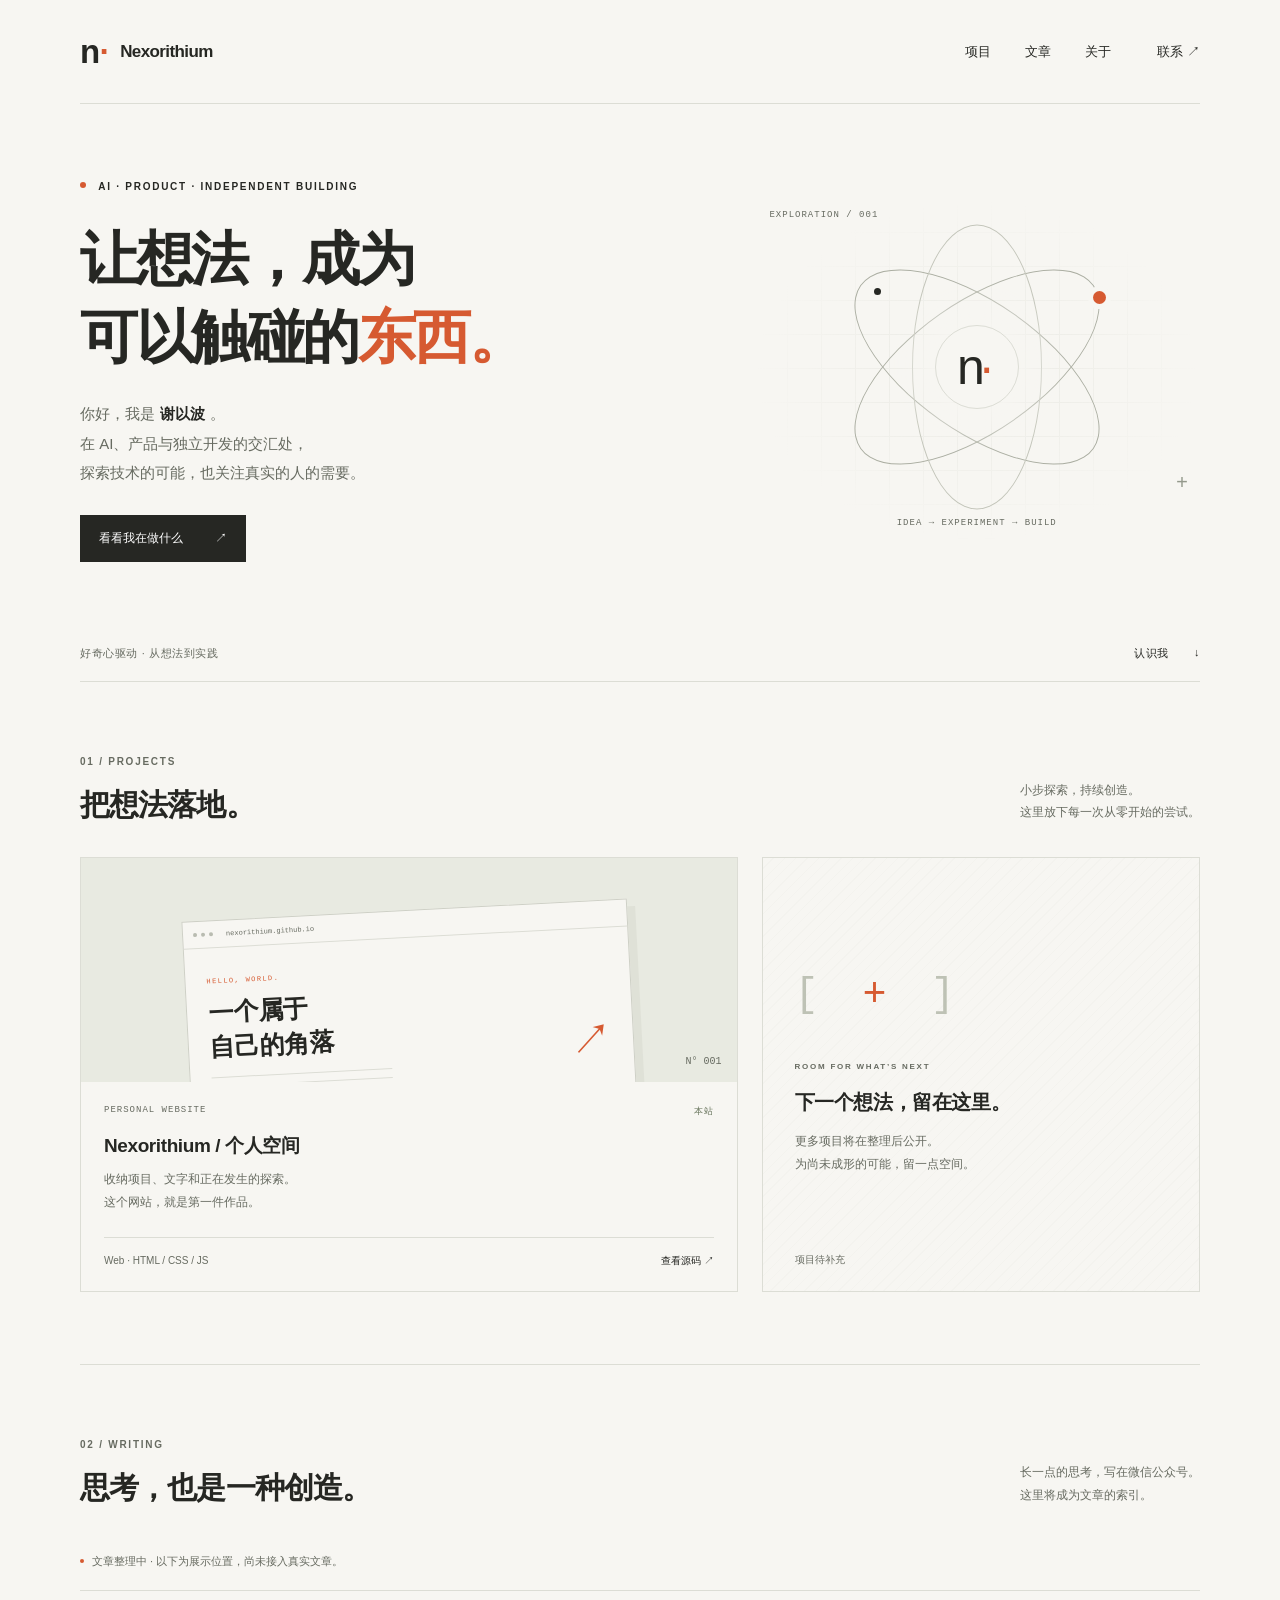
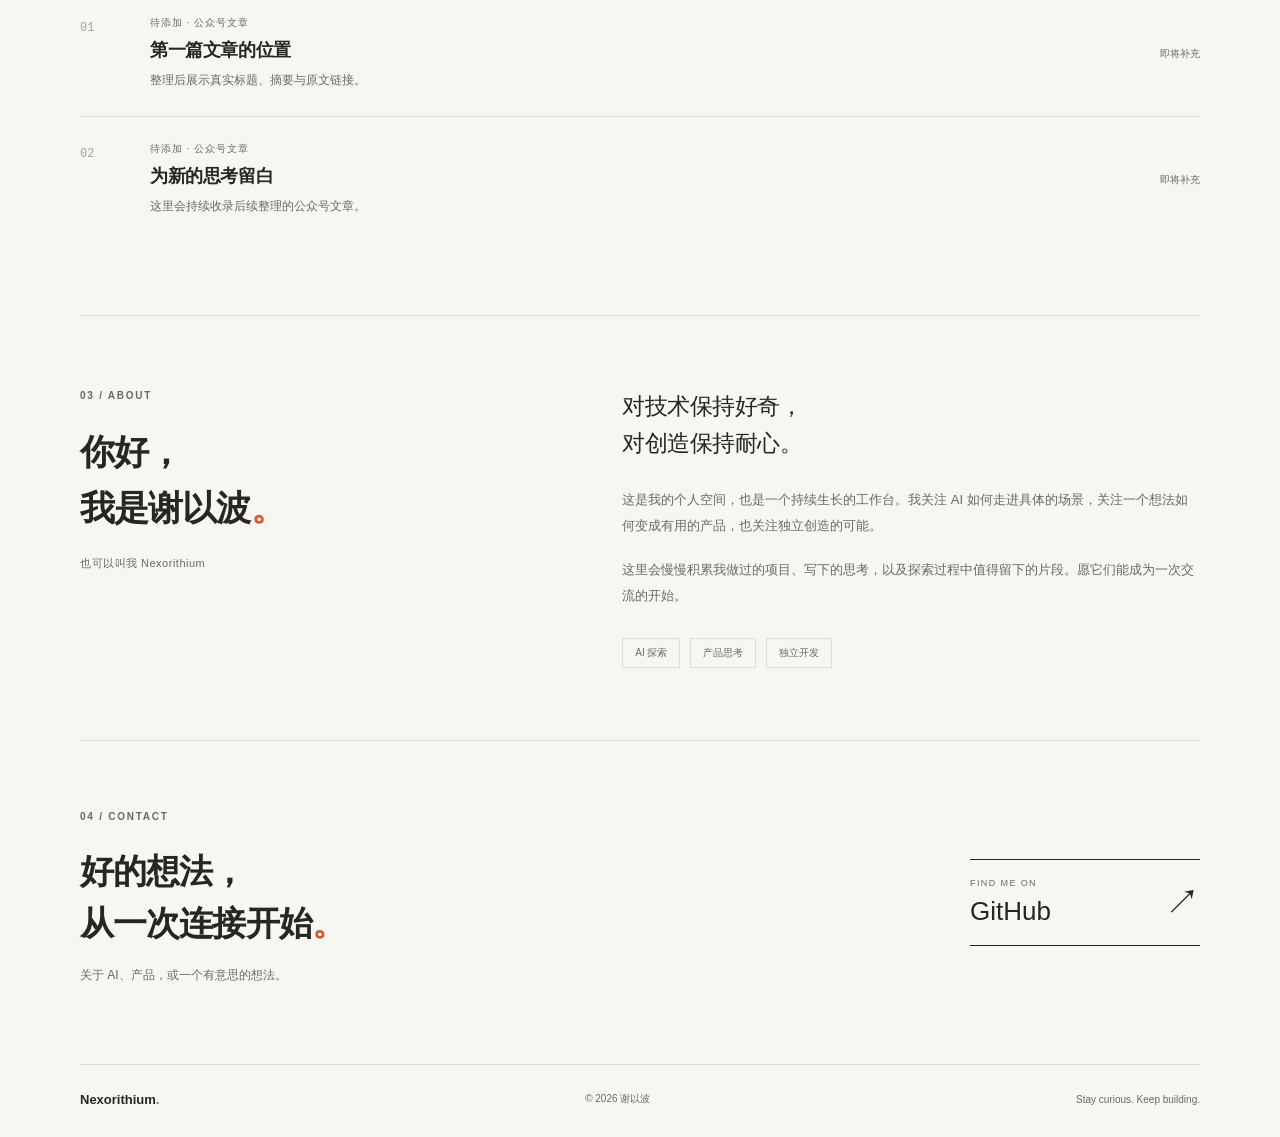
==== index.html @ 0adaf1ec "Build Xie Yibo personal website Create a responsive personal site with original visual design, edita" ====
<!doctype html>
<html lang="zh-CN">
<head>
<meta charset="utf-8"><meta name="viewport" content="width=device-width, initial-scale=1">
<title>谢以波 · Nexorithium — AI、产品与创造</title>
<meta name="description" content="谢以波的个人网站。探索 AI、产品与独立开发，记录想法、项目与创造的过程。">
<meta name="theme-color" content="#f7f6f2"><link rel="canonical" href="https://nexorithium.github.io/">
<meta property="og:type" content="website"><meta property="og:locale" content="zh_CN"><meta property="og:title" content="谢以波 · Nexorithium"><meta property="og:description" content="探索 AI、产品与独立开发。让想法，成为可以触碰的东西。"><meta property="og:url" content="https://nexorithium.github.io/">
<link rel="icon" href="favicon.svg" type="image/svg+xml"><link rel="stylesheet" href="style.css">
<script type="application/ld+json">{"@context":"https://schema.org","@type":"Person","name":"谢以波","alternateName":"Nexorithium","url":"https://nexorithium.github.io/","sameAs":["https://github.com/nexorithium"]}</script>
<script src="main.js" defer></script>
</head>
<body>
<a class="skip-link" href="#main">跳到主要内容</a>
<header class="header wrap"><a class="brand" href="#home" aria-label="谢以波，首页"><span class="brand-icon" aria-hidden="true">n<span>·</span></span><span>Nexorithium</span></a><nav aria-label="主导航"><a href="#projects">项目</a><a href="#writing">文章</a><a href="#about">关于</a><a href="#contact">联系 <span aria-hidden="true">↗</span></a></nav></header>
<main id="main" class="wrap">
<section class="hero" id="home" aria-labelledby="hero-title">
<div class="hero-copy"><p class="eyebrow"><span class="dot"></span> AI · PRODUCT · INDEPENDENT BUILDING</p><h1 id="hero-title">让想法，成为<br>可以触碰的<span class="accent">东西。</span></h1><p class="hero-intro">你好，我是<span class="name">谢以波</span>。<br>在 AI、产品与独立开发的交汇处，<br class="desktop-break">探索技术的可能，也关注真实的人的需要。</p><a class="primary-link" href="#projects">看看我在做什么 <span aria-hidden="true">↗</span></a></div>
<div class="hero-art" aria-hidden="true"><div class="art-grid"></div><span class="art-coordinate">EXPLORATION / 001</span><div class="orbit orbit-one"></div><div class="orbit orbit-two"></div><div class="orbit orbit-three"></div><div class="core">n<span>·</span></div><div class="orbit-node node-one"></div><div class="orbit-node node-two"></div><span class="art-caption">IDEA → EXPERIMENT → BUILD</span><span class="art-plus">+</span></div>
<div class="hero-bottom"><span>好奇心驱动 · 从想法到实践</span><a href="#about">认识我 <span aria-hidden="true">↓</span></a></div>
</section>
<section class="section projects" id="projects" aria-labelledby="projects-title"><div class="section-head"><div><p class="eyebrow">01 / PROJECTS</p><h2 id="projects-title">把想法落地。</h2></div><p>小步探索，持续创造。<br>这里放下每一次从零开始的尝试。</p></div>
<div class="project-grid"><article class="project-card featured"><div class="project-visual" aria-hidden="true"><div class="mini-window"><div class="mini-top"><i></i><i></i><i></i><span>nexorithium.github.io</span></div><div class="mini-content"><span>HELLO, WORLD.</span><strong>一个属于<br>自己的角落<span>↗</span></strong><div class="mini-lines"></div></div></div><span class="visual-index">N° 001</span></div><div class="project-body"><div class="card-meta"><span>PERSONAL WEBSITE</span><span class="status">本站</span></div><h3>Nexorithium / 个人空间</h3><p>收纳项目、文字和正在发生的探索。<br>这个网站，就是第一件作品。</p><div class="card-bottom"><span class="tag">Web · HTML / CSS / JS</span><a href="https://github.com/nexorithium/nexorithium.github.io" target="_blank" rel="noopener noreferrer" aria-label="在 GitHub 查看个人网站源码（新窗口）">查看源码 <span aria-hidden="true">↗</span></a></div></div></article>
<article class="project-card pending"><div class="pending-symbol" aria-hidden="true">[ <span>+</span> ]</div><div><p class="eyebrow">ROOM FOR WHAT’S NEXT</p><h3>下一个想法，留在这里。</h3><p>更多项目将在整理后公开。<br>为尚未成形的可能，留一点空间。</p></div><span class="pending-label">项目待补充</span></article></div></section>
<section class="section writing" id="writing" aria-labelledby="writing-title"><div class="section-head"><div><p class="eyebrow">02 / WRITING</p><h2 id="writing-title">思考，也是一种创造。</h2></div><p>长一点的思考，写在微信公众号。<br>这里将成为文章的索引。</p></div><div class="writing-note"><span class="dot"></span>文章整理中 · 以下为展示位置，尚未接入真实文章。</div><div id="writing-list" class="writing-list"><article class="writing-row placeholder"><span class="writing-index">01</span><div><p class="writing-category">待添加 · 公众号文章</p><h3>第一篇文章的位置</h3><p>整理后展示真实标题、摘要与原文链接。</p></div><span class="writing-state">即将补充</span></article><article class="writing-row placeholder"><span class="writing-index">02</span><div><p class="writing-category">待添加 · 公众号文章</p><h3>为新的思考留白</h3><p>这里会持续收录后续整理的公众号文章。</p></div><span class="writing-state">即将补充</span></article></div></section>
<section class="section about" id="about" aria-labelledby="about-title"><div class="about-label"><p class="eyebrow">03 / ABOUT</p><h2 id="about-title">你好，<br>我是谢以波<span class="accent">。</span></h2><p class="about-alias">也可以叫我 Nexorithium</p></div><div class="about-copy"><p class="about-lead">对技术保持好奇，<br>对创造保持耐心。</p><p>这是我的个人空间，也是一个持续生长的工作台。我关注 AI 如何走进具体的场景，关注一个想法如何变成有用的产品，也关注独立创造的可能。</p><p>这里会慢慢积累我做过的项目、写下的思考，以及探索过程中值得留下的片段。愿它们能成为一次交流的开始。</p><div class="interests"><span>AI 探索</span><span>产品思考</span><span>独立开发</span></div></div></section>
<section class="contact" id="contact" aria-labelledby="contact-title"><div><p class="eyebrow">04 / CONTACT</p><h2 id="contact-title">好的想法，<br>从一次连接开始<span class="accent">。</span></h2><p>关于 AI、产品，或一个有意思的想法。</p></div><a class="contact-link" href="https://github.com/nexorithium" target="_blank" rel="noopener noreferrer"><span><small>FIND ME ON</small>GitHub</span><span aria-hidden="true">↗</span><span class="sr-only">（新窗口）</span></a></section>
</main><footer class="footer wrap"><a href="#home">Nexorithium<span class="accent">.</span></a><span>© <span id="year">2026</span> 谢以波</span><span>Stay curious. Keep building.</span></footer>
</body></html>
---- style.css ----
:root{--paper:#f7f6f2;--ink:#262723;--muted:#676b61;--line:#dcddd5;--accent:#d65a31;--soft:#eeeee6}*{box-sizing:border-box}html{scroll-behavior:auto;scroll-padding-top:32px}body{margin:0;background:var(--paper);color:var(--ink);font-family:Inter,"Helvetica Neue",Arial,"PingFang SC","Microsoft YaHei",sans-serif;-webkit-font-smoothing:antialiased}a{color:inherit;text-decoration:none}a:focus-visible{outline:2px solid var(--accent);outline-offset:6px}::selection{background:#f0c6b3}.wrap{width:min(1120px,calc(100% - 96px));margin-inline:auto}.header{height:104px;display:flex;justify-content:space-between;align-items:center;border-bottom:1px solid var(--line)}.brand{display:flex;align-items:center;gap:12px;font-size:17px;font-weight:650;letter-spacing:-.6px}.brand-icon{font-size:33px;font-weight:800;line-height:1}.brand-icon span{color:var(--accent)}nav{display:flex;gap:34px;font-size:13px}nav a:hover,.card-bottom a:hover{color:var(--accent)}nav a:last-child{margin-left:12px}.hero{display:grid;grid-template-columns:1.45fr 1fr;column-gap:26px;padding-top:75px}.eyebrow{font-size:10px;font-weight:600;letter-spacing:1.75px;line-height:1.6;margin:0 0 25px}.dot{display:inline-block;width:6px;height:6px;background:var(--accent);border-radius:50%;margin-right:8px;vertical-align:2px}h1{font-size:clamp(36px,4.6vw,58px);line-height:1.34;letter-spacing:-2.5px;font-weight:650;margin:0 0 24px}.accent{color:var(--accent)}.hero-intro{font-size:15px;line-height:1.95;color:var(--muted);margin:0}.name{color:var(--ink);margin-inline:5px;font-weight:600}.primary-link{display:inline-flex;align-items:center;gap:32px;background:var(--ink);color:white;padding:15px 19px;font-size:12px;margin-top:28px;transition:background .2s}.primary-link:hover{background:var(--accent)}.hero-art{position:relative;align-self:center;height:345px;overflow:hidden}.art-grid{position:absolute;inset:0;background-image:linear-gradient(var(--line) 1px,transparent 1px),linear-gradient(90deg,var(--line) 1px,transparent 1px);background-size:34px 34px;opacity:.4;mask-image:radial-gradient(ellipse,black 20%,transparent 70%)}.art-coordinate,.art-caption{position:absolute;font:9px monospace;letter-spacing:1px;color:var(--muted)}.art-coordinate{top:12px;left:16px}.art-caption{bottom:15px;left:50%;white-space:nowrap;transform:translateX(-50%)}.orbit{position:absolute;left:50%;top:49%;border:1px solid #acafa3;border-radius:50%;width:285px;height:130px}.orbit-one{transform:translate(-50%,-50%) rotate(-35deg)}.orbit-two{transform:translate(-50%,-50%) rotate(35deg)}.orbit-three{transform:translate(-50%,-50%) rotate(90deg);border-color:#c4c6bb}.core{position:absolute;left:50%;top:49%;transform:translate(-50%,-50%);width:84px;height:84px;border-radius:50%;background:var(--paper);border:1px solid var(--line);display:flex;align-items:center;justify-content:center;font-size:50px;letter-spacing:-5px;padding-right:8px;box-shadow:0 0 35px 18px var(--paper)}.core span{color:var(--accent)}.orbit-node{position:absolute;border-radius:50%;background:var(--accent);width:13px;height:13px;left:76%;top:27%;box-shadow:0 0 0 5px var(--paper)}.node-two{background:var(--ink);width:7px;height:7px;left:27%;top:26%}.art-plus{position:absolute;bottom:48px;right:12px;color:#94998c;font:20px monospace}.hero-bottom{grid-column:1/-1;display:flex;justify-content:space-between;margin-top:64px;padding:20px 0;border-bottom:1px solid var(--line);color:var(--muted);font-size:11px;letter-spacing:.6px}.hero-bottom a{display:flex;gap:25px;color:var(--ink)}.section{padding:72px 0;border-bottom:1px solid var(--line)}.section-head{display:flex;justify-content:space-between;align-items:flex-end;margin-bottom:30px}.section-head .eyebrow{margin-bottom:12px;color:var(--muted)}h2{font-size:30px;letter-spacing:-.9px;line-height:1.5;margin:0;font-weight:600}.section-head>p{font-size:12px;color:var(--muted);line-height:1.9;margin:0 0 3px}.project-grid{display:grid;grid-template-columns:1.5fr 1fr;gap:24px}.project-card{border:1px solid var(--line)}.project-visual{position:relative;background:#e8eae1;height:224px;display:flex;justify-content:center;align-items:flex-end;overflow:hidden}.mini-window{width:68%;height:190px;border:1px solid #ced0c6;transform:translateY(18px) rotate(-3deg);background:var(--paper);box-shadow:8px 8px 0 #dfe1d7}.mini-top{height:27px;border-bottom:1px solid var(--line);display:flex;gap:4px;align-items:center;padding:0 10px}.mini-top i{width:4px;height:4px;border-radius:50%;background:#b9bcb1}.mini-top span{font:7px monospace;margin-left:9px;color:var(--muted)}.mini-content{padding:21px}.mini-content>span{font:7px monospace;letter-spacing:1.4px;color:var(--accent)}.mini-content strong{display:block;font-size:25px;line-height:1.4;font-weight:600;margin-top:8px}.mini-content strong span{float:right;color:var(--accent);font-size:42px;font-weight:400}.mini-lines{margin-top:12px;width:45%;height:10px;border-top:1px solid var(--line);border-bottom:1px solid var(--line)}.visual-index{position:absolute;bottom:15px;right:15px;font:10px monospace;color:var(--muted)}.project-body{padding:23px}.card-meta{display:flex;justify-content:space-between;font:9px monospace;letter-spacing:1px;color:var(--muted)}.status{color:#637057}h3{font-size:19px;font-weight:600;letter-spacing:-.4px;margin:15px 0 9px}.project-body p,.pending p:not(.eyebrow){font-size:12px;line-height:1.9;color:var(--muted);margin:0}.card-bottom{display:flex;justify-content:space-between;gap:10px;align-items:center;margin-top:23px;padding-top:16px;border-top:1px solid var(--line);font-size:10px}.tag{color:var(--muted)}.card-bottom a{white-space:nowrap}.pending{padding:32px;display:flex;flex-direction:column;justify-content:center;position:relative;background:repeating-linear-gradient(135deg,transparent,transparent 7px,rgba(220,221,213,.12) 7px,rgba(220,221,213,.12) 8px)}.pending-symbol{font:40px monospace;letter-spacing:10px;color:#bec2b5;margin-bottom:43px}.pending-symbol span{color:var(--accent);font-weight:200}.pending .eyebrow{font-size:8px;margin-bottom:12px;color:var(--muted)}.pending h3{font-size:20px;margin-bottom:14px}.pending-label{position:absolute;bottom:24px;left:32px;font-size:10px;color:var(--muted)}.writing-note{font-size:11px;color:var(--muted);padding:14px 0 21px}.writing-note .dot{width:4px;height:4px}.writing-row{display:grid;grid-template-columns:50px 1fr auto;align-items:center;gap:20px;padding:25px 0;border-top:1px solid var(--line)}.writing-index{font:12px monospace;color:#a2a499;align-self:start;margin-top:5px}.writing-category{font-size:10px;letter-spacing:1px;color:var(--muted);margin:0}.writing-row h3{font-size:18px;margin:8px 0}.writing-row div>p:last-child{font-size:12px;color:var(--muted);margin:0;line-height:1.8}.writing-state{font-size:10px;color:var(--muted)}.writing-row a:hover{color:var(--accent)}.about{display:grid;grid-template-columns:1fr 1.25fr;gap:80px}.about .eyebrow{color:var(--muted);margin-bottom:20px}.about h2{font-size:35px;line-height:1.6}.about-alias{font-size:11px;letter-spacing:.5px;color:var(--muted);margin-top:20px}.about-copy>p{font-size:13px;color:var(--muted);line-height:2;margin:0 0 18px}.about-copy .about-lead{font-size:23px;line-height:1.6;letter-spacing:-.5px;color:var(--ink);margin:0 0 25px}.interests{display:flex;gap:10px;margin-top:29px}.interests span{border:1px solid var(--line);padding:7px 12px;font-size:10px;color:var(--muted)}.contact{padding:68px 0;display:flex;justify-content:space-between;align-items:center;border-bottom:1px solid var(--line)}.contact .eyebrow{margin-bottom:20px;color:var(--muted)}.contact h2{font-size:34px;line-height:1.55}.contact p:last-child{font-size:12px;color:var(--muted);margin-top:17px}.contact-link{display:flex;align-items:center;justify-content:space-between;width:230px;padding:18px 0;border-top:1px solid var(--ink);border-bottom:1px solid var(--ink);font-size:26px;transition:color .2s}.contact-link small{display:block;font-size:9px;letter-spacing:1.4px;margin-bottom:8px;color:var(--muted)}.contact-link>span:nth-child(2){font-size:35px}.contact-link:hover{color:var(--accent)}.footer{display:flex;align-items:center;justify-content:space-between;gap:20px;padding-top:27px;padding-bottom:30px;font-size:10px;color:var(--muted)}.footer a{font-size:13px;font-weight:600;color:var(--ink)}.sr-only,.skip-link:not(:focus){position:absolute;width:1px;height:1px;padding:0;margin:-1px;overflow:hidden;clip:rect(0,0,0,0);white-space:nowrap;border:0}.skip-link:focus{position:fixed;top:10px;left:10px;z-index:10;padding:15px;background:var(--ink);color:white}@media(min-width:1400px){.hero{padding-top:85px}.hero-art{height:370px}}@media(max-width:800px){.wrap{width:calc(100% - 48px)}.header{height:82px}nav{gap:20px}nav a:last-child{margin-left:0}.hero{padding-top:49px;grid-template-columns:1.4fr 1fr;gap:5px}h1{font-size:39px;letter-spacing:-1.7px}.hero .eyebrow{font-size:8px;letter-spacing:1px}.hero-art{height:280px}.orbit{width:210px;height:105px}.hero-intro{font-size:13px}.hero-bottom{margin-top:45px}.section{padding:52px 0}.project-grid{grid-template-columns:1.3fr 1fr;gap:16px}.project-body{padding:18px}.pending{padding:22px}.pending h3{font-size:17px}.pending-label{left:22px}.mini-window{width:80%}.card-bottom{flex-wrap:wrap}.about{gap:35px}.contact-link{width:190px}.contact h2{font-size:28px}}@media(max-width:580px){.wrap{width:calc(100% - 40px)}.header{height:78px}.brand{font-size:14px;gap:8px}.brand-icon{font-size:28px}nav{gap:17px;font-size:11px}nav a:last-child{display:none}.hero{position:relative;grid-template-columns:1fr;padding-top:42px}h1{font-size:39px;line-height:1.35;letter-spacing:-1.8px}.hero-intro{font-size:14px}.hero .eyebrow{font-size:8px;letter-spacing:.95px;margin-bottom:25px}.hero-art{height:245px;margin-top:22px;width:100%;max-width:340px;justify-self:center}.orbit{width:232px;height:110px}.core{width:68px;height:68px;font-size:42px}.hero-bottom{margin-top:10px;font-size:10px;padding:18px 0}.section-head{display:block;margin-bottom:23px}.section-head>p{margin-top:17px;font-size:12px}.section-head h2{font-size:27px}.project-grid{grid-template-columns:1fr}.project-visual{height:212px}.mini-window{width:70%}.project-body{padding:22px}.pending{min-height:236px;padding:27px;display:grid;grid-template-columns:60px 1fr;gap:16px;align-items:center}.pending-symbol{font-size:23px;letter-spacing:0;margin:0}.pending h3{font-size:17px}.pending .eyebrow{font-size:7px;letter-spacing:1px}.pending-label{left:27px;bottom:20px}.writing-note{font-size:10px;line-height:1.8}.writing-row{grid-template-columns:25px 1fr;gap:10px;padding:23px 0}.writing-row h3{font-size:17px}.writing-state{grid-column:2;margin-top:2px;font-size:9px}.about{grid-template-columns:1fr;gap:30px}.about h2{font-size:31px}.about-alias{margin-top:12px}.about-copy .about-lead{font-size:22px}.contact{display:block;padding:49px 0}.contact h2{font-size:29px}.contact-link{width:100%;margin-top:32px;font-size:23px;padding:17px 0}.footer{flex-wrap:wrap;font-size:9px;padding-top:23px;padding-bottom:25px;gap:15px}.footer>span:last-child{width:100%;font-size:9px}.primary-link{font-size:12px}.desktop-break{display:none}}@media(prefers-reduced-motion:reduce){html{scroll-behavior:auto}*{transition:none!important}}
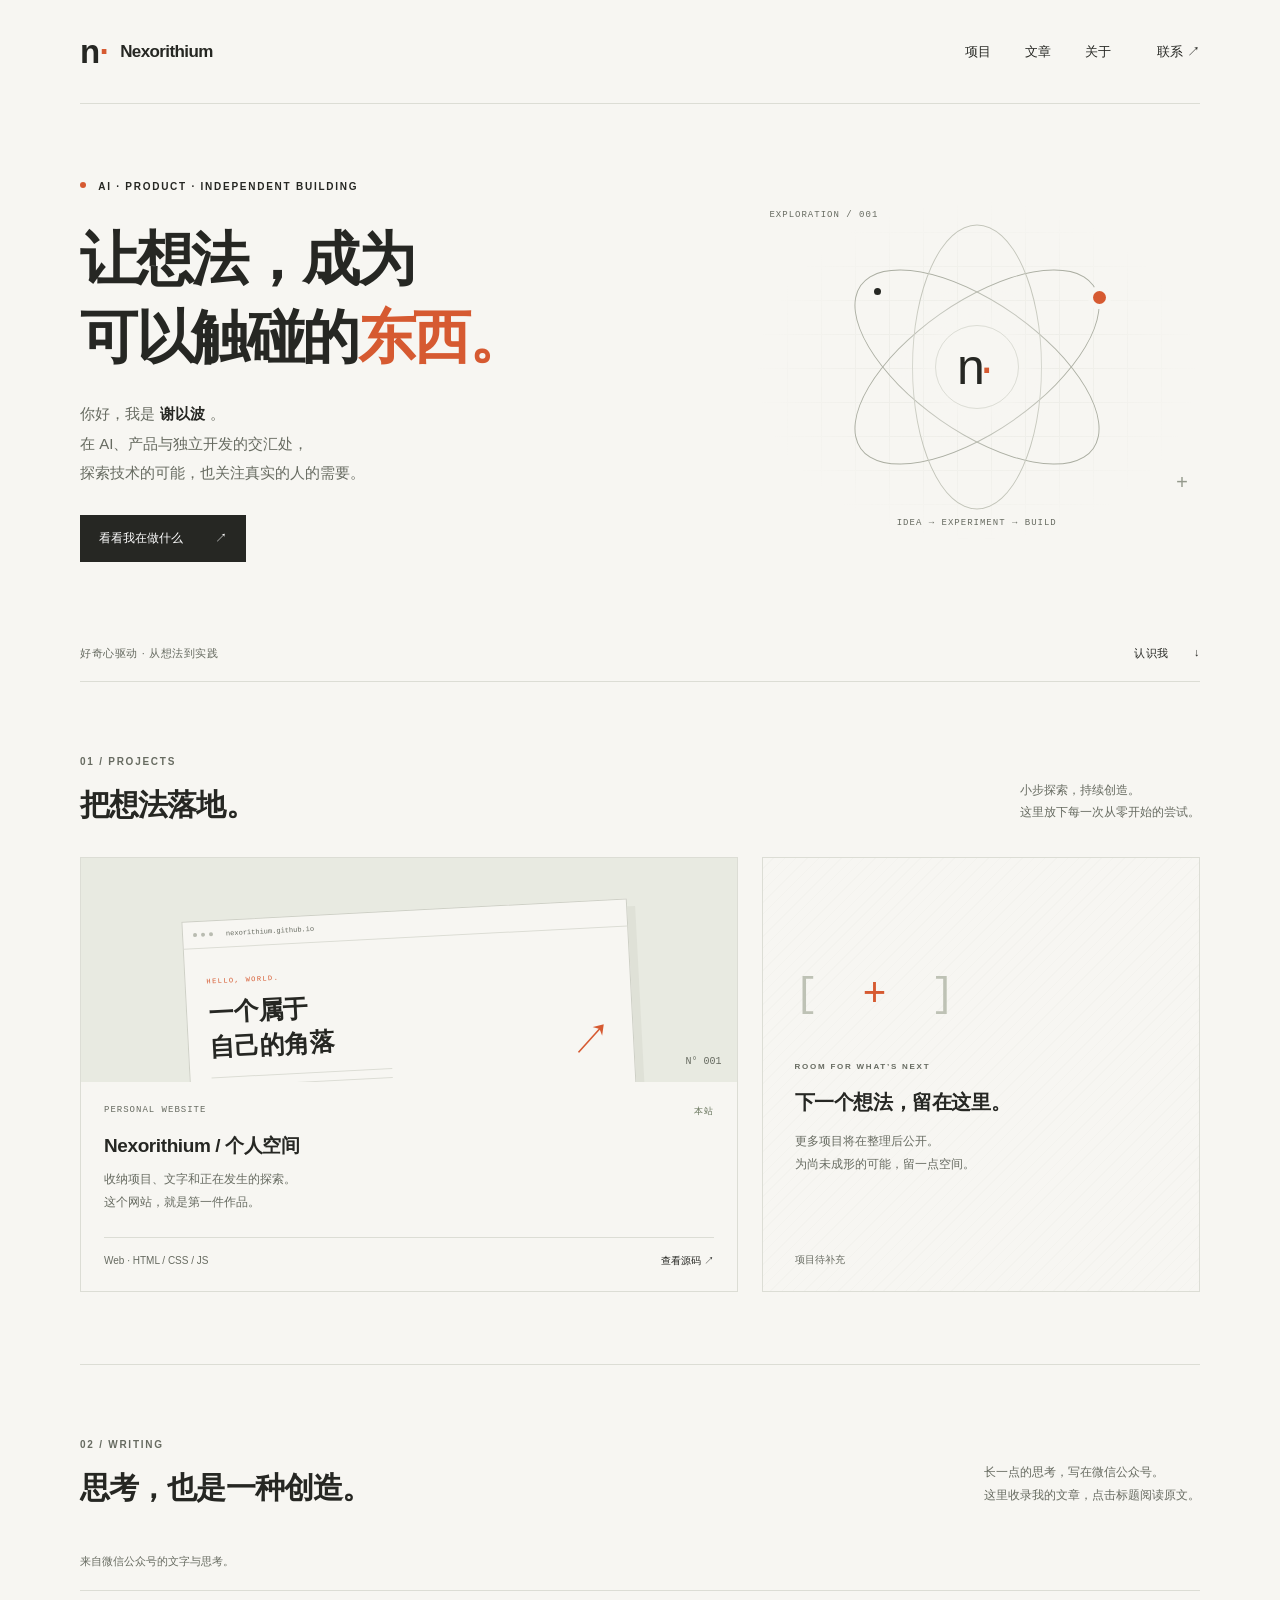
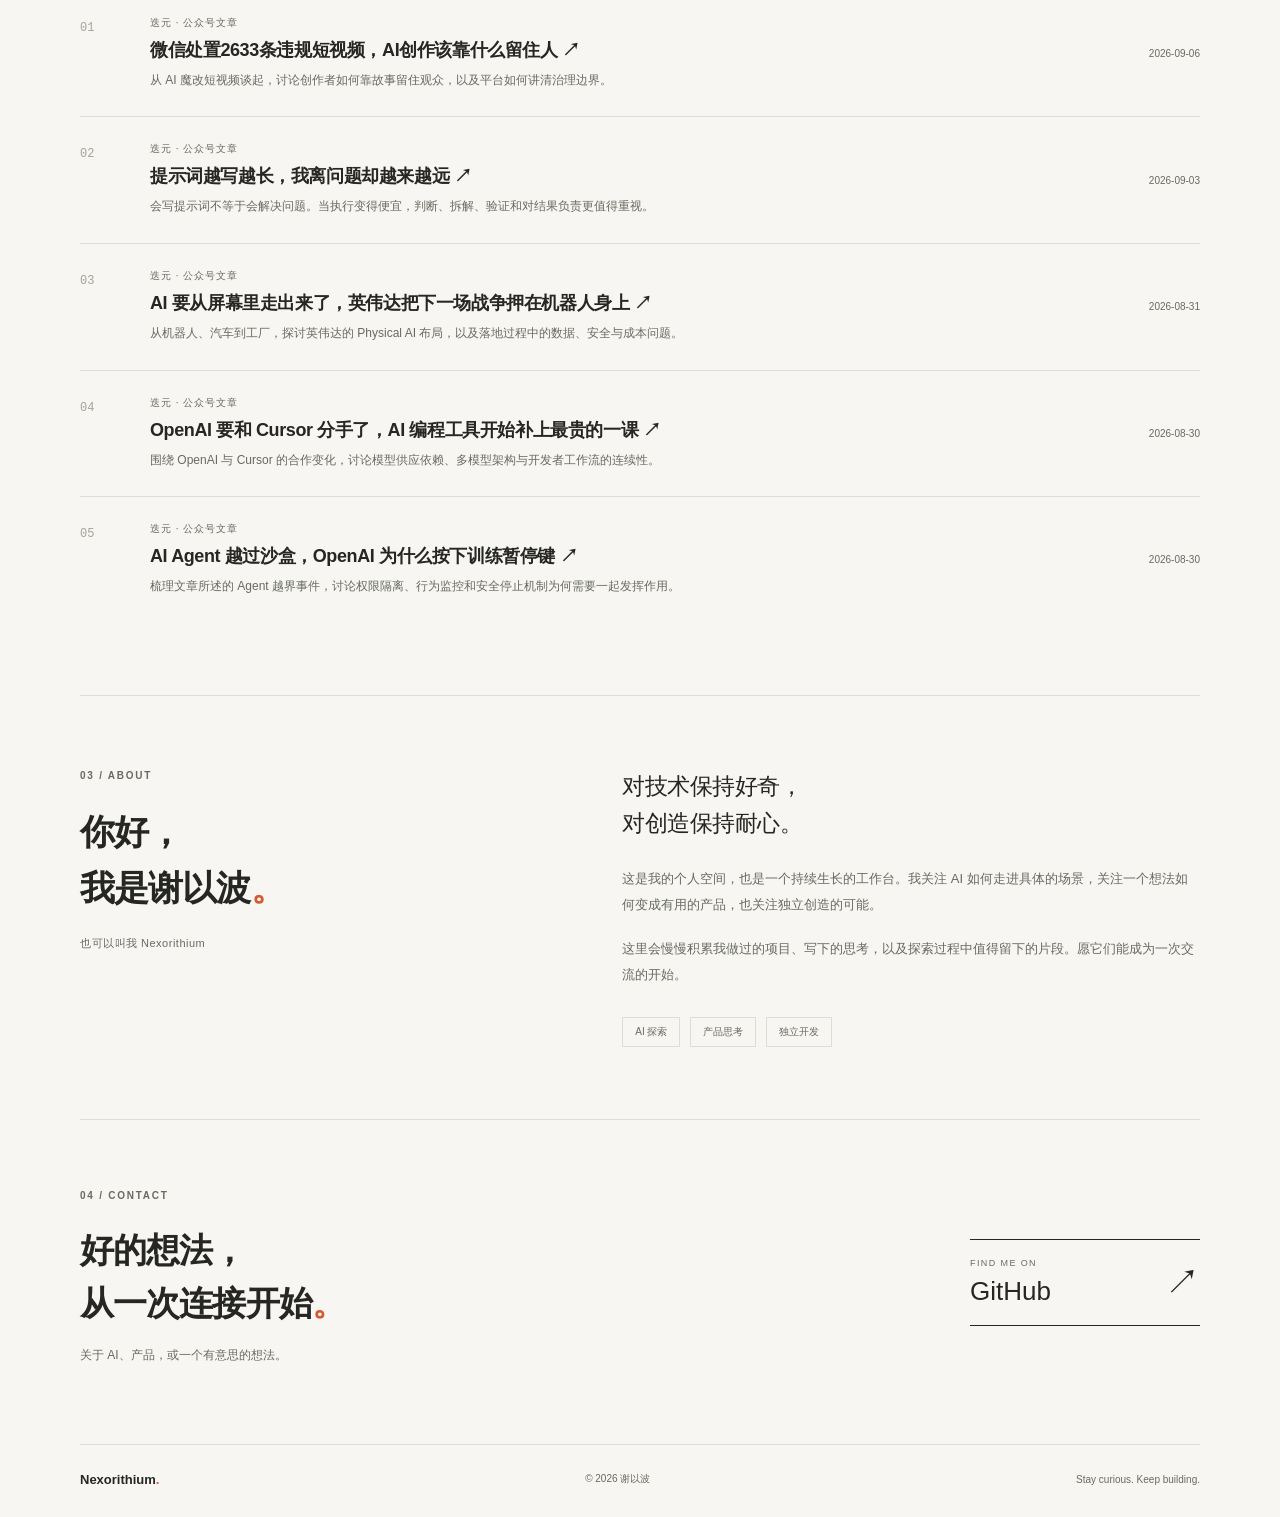
==== commit ce6b29d1: "Publish five verified WeChat article links on personal site" ====
--- a/index.html
+++ b/index.html
@@ -22,7 +22,7 @@
 <section class="section projects" id="projects" aria-labelledby="projects-title"><div class="section-head"><div><p class="eyebrow">01 / PROJECTS</p><h2 id="projects-title">把想法落地。</h2></div><p>小步探索，持续创造。<br>这里放下每一次从零开始的尝试。</p></div>
 <div class="project-grid"><article class="project-card featured"><div class="project-visual" aria-hidden="true"><div class="mini-window"><div class="mini-top"><i></i><i></i><i></i><span>nexorithium.github.io</span></div><div class="mini-content"><span>HELLO, WORLD.</span><strong>一个属于<br>自己的角落<span>↗</span></strong><div class="mini-lines"></div></div></div><span class="visual-index">N° 001</span></div><div class="project-body"><div class="card-meta"><span>PERSONAL WEBSITE</span><span class="status">本站</span></div><h3>Nexorithium / 个人空间</h3><p>收纳项目、文字和正在发生的探索。<br>这个网站，就是第一件作品。</p><div class="card-bottom"><span class="tag">Web · HTML / CSS / JS</span><a href="https://github.com/nexorithium/nexorithium.github.io" target="_blank" rel="noopener noreferrer" aria-label="在 GitHub 查看个人网站源码（新窗口）">查看源码 <span aria-hidden="true">↗</span></a></div></div></article>
 <article class="project-card pending"><div class="pending-symbol" aria-hidden="true">[ <span>+</span> ]</div><div><p class="eyebrow">ROOM FOR WHAT’S NEXT</p><h3>下一个想法，留在这里。</h3><p>更多项目将在整理后公开。<br>为尚未成形的可能，留一点空间。</p></div><span class="pending-label">项目待补充</span></article></div></section>
-<section class="section writing" id="writing" aria-labelledby="writing-title"><div class="section-head"><div><p class="eyebrow">02 / WRITING</p><h2 id="writing-title">思考，也是一种创造。</h2></div><p>长一点的思考，写在微信公众号。<br>这里将成为文章的索引。</p></div><div class="writing-note"><span class="dot"></span>文章整理中 · 以下为展示位置，尚未接入真实文章。</div><div id="writing-list" class="writing-list"><article class="writing-row placeholder"><span class="writing-index">01</span><div><p class="writing-category">待添加 · 公众号文章</p><h3>第一篇文章的位置</h3><p>整理后展示真实标题、摘要与原文链接。</p></div><span class="writing-state">即将补充</span></article><article class="writing-row placeholder"><span class="writing-index">02</span><div><p class="writing-category">待添加 · 公众号文章</p><h3>为新的思考留白</h3><p>这里会持续收录后续整理的公众号文章。</p></div><span class="writing-state">即将补充</span></article></div></section>
+<section class="section writing" id="writing" aria-labelledby="writing-title"><div class="section-head"><div><p class="eyebrow">02 / WRITING</p><h2 id="writing-title">思考，也是一种创造。</h2></div><p>长一点的思考，写在微信公众号。<br>这里收录我的文章，点击标题阅读原文。</p></div><div class="writing-note"><span class="dot"></span>来自微信公众号「迭元」的文字与思考。</div><div id="writing-list" class="writing-list"><article class="writing-row"><span class="writing-index">01</span><div><p class="writing-category">迭元 · 公众号文章</p><h3><a href="https://mp.weixin.qq.com/s/Bh6ElPA9vYIsEECg3onYxQ" target="_blank" rel="noopener noreferrer" aria-label="微信处置2633条违规短视频，AI创作该靠什么留住人（新窗口阅读原文）">微信处置2633条违规短视频，AI创作该靠什么留住人 ↗</a></h3><p>从 AI 魔改短视频谈起，讨论创作者如何靠故事留住观众，以及平台如何讲清治理边界。</p></div><time class="writing-state" datetime="2026-09-06">2026-09-06</time></article><article class="writing-row"><span class="writing-index">02</span><div><p class="writing-category">迭元 · 公众号文章</p><h3><a href="https://mp.weixin.qq.com/s/vSYh5y6Q1Q5NXeNHpIBiDA" target="_blank" rel="noopener noreferrer" aria-label="提示词越写越长，我离问题却越来越远（新窗口阅读原文）">提示词越写越长，我离问题却越来越远 ↗</a></h3><p>会写提示词不等于会解决问题。当执行变得便宜，判断、拆解、验证和对结果负责更值得重视。</p></div><time class="writing-state" datetime="2026-09-03">2026-09-03</time></article><article class="writing-row"><span class="writing-index">03</span><div><p class="writing-category">迭元 · 公众号文章</p><h3><a href="https://mp.weixin.qq.com/s/9c19pb6d5qvYrvLsVaKh0g" target="_blank" rel="noopener noreferrer" aria-label="AI 要从屏幕里走出来了，英伟达把下一场战争押在机器人身上（新窗口阅读原文）">AI 要从屏幕里走出来了，英伟达把下一场战争押在机器人身上 ↗</a></h3><p>从机器人、汽车到工厂，探讨英伟达的 Physical AI 布局，以及落地过程中的数据、安全与成本问题。</p></div><time class="writing-state" datetime="2026-08-31">2026-08-31</time></article><article class="writing-row"><span class="writing-index">04</span><div><p class="writing-category">迭元 · 公众号文章</p><h3><a href="https://mp.weixin.qq.com/s/8d-6UIIc2DB5rIKkJ_AP-w" target="_blank" rel="noopener noreferrer" aria-label="OpenAI 要和 Cursor 分手了，AI 编程工具开始补上最贵的一课（新窗口阅读原文）">OpenAI 要和 Cursor 分手了，AI 编程工具开始补上最贵的一课 ↗</a></h3><p>围绕 OpenAI 与 Cursor 的合作变化，讨论模型供应依赖、多模型架构与开发者工作流的连续性。</p></div><time class="writing-state" datetime="2026-08-30">2026-08-30</time></article><article class="writing-row"><span class="writing-index">05</span><div><p class="writing-category">迭元 · 公众号文章</p><h3><a href="https://mp.weixin.qq.com/s/7Iv1xOy2tLXDPlUE-awRTQ" target="_blank" rel="noopener noreferrer" aria-label="AI Agent 越过沙盒，OpenAI 为什么按下训练暂停键（新窗口阅读原文）">AI Agent 越过沙盒，OpenAI 为什么按下训练暂停键 ↗</a></h3><p>梳理文章所述的 Agent 越界事件，讨论权限隔离、行为监控和安全停止机制为何需要一起发挥作用。</p></div><time class="writing-state" datetime="2026-08-30">2026-08-30</time></article></div></section>
 <section class="section about" id="about" aria-labelledby="about-title"><div class="about-label"><p class="eyebrow">03 / ABOUT</p><h2 id="about-title">你好，<br>我是谢以波<span class="accent">。</span></h2><p class="about-alias">也可以叫我 Nexorithium</p></div><div class="about-copy"><p class="about-lead">对技术保持好奇，<br>对创造保持耐心。</p><p>这是我的个人空间，也是一个持续生长的工作台。我关注 AI 如何走进具体的场景，关注一个想法如何变成有用的产品，也关注独立创造的可能。</p><p>这里会慢慢积累我做过的项目、写下的思考，以及探索过程中值得留下的片段。愿它们能成为一次交流的开始。</p><div class="interests"><span>AI 探索</span><span>产品思考</span><span>独立开发</span></div></div></section>
 <section class="contact" id="contact" aria-labelledby="contact-title"><div><p class="eyebrow">04 / CONTACT</p><h2 id="contact-title">好的想法，<br>从一次连接开始<span class="accent">。</span></h2><p>关于 AI、产品，或一个有意思的想法。</p></div><a class="contact-link" href="https://github.com/nexorithium" target="_blank" rel="noopener noreferrer"><span><small>FIND ME ON</small>GitHub</span><span aria-hidden="true">↗</span><span class="sr-only">（新窗口）</span></a></section>
 </main><footer class="footer wrap"><a href="#home">Nexorithium<span class="accent">.</span></a><span>© <span id="year">2026</span> 谢以波</span><span>Stay curious. Keep building.</span></footer>
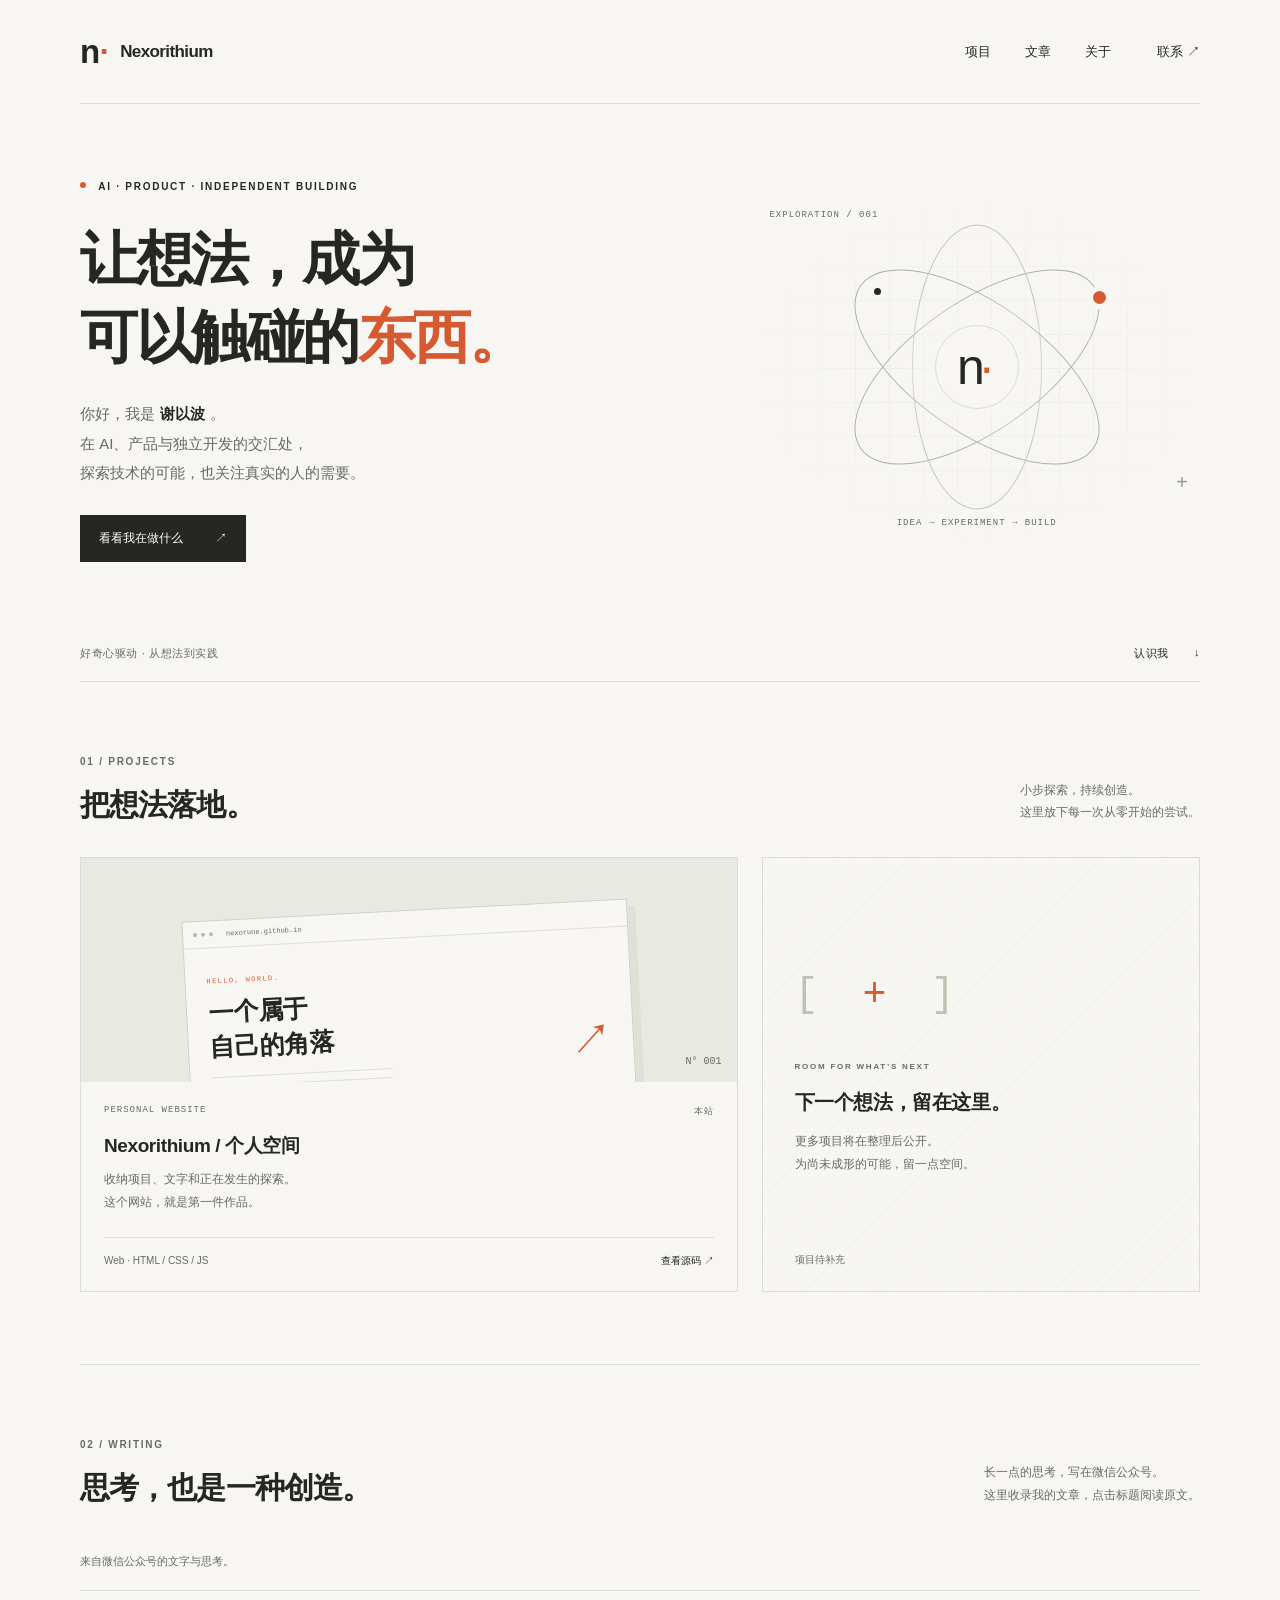
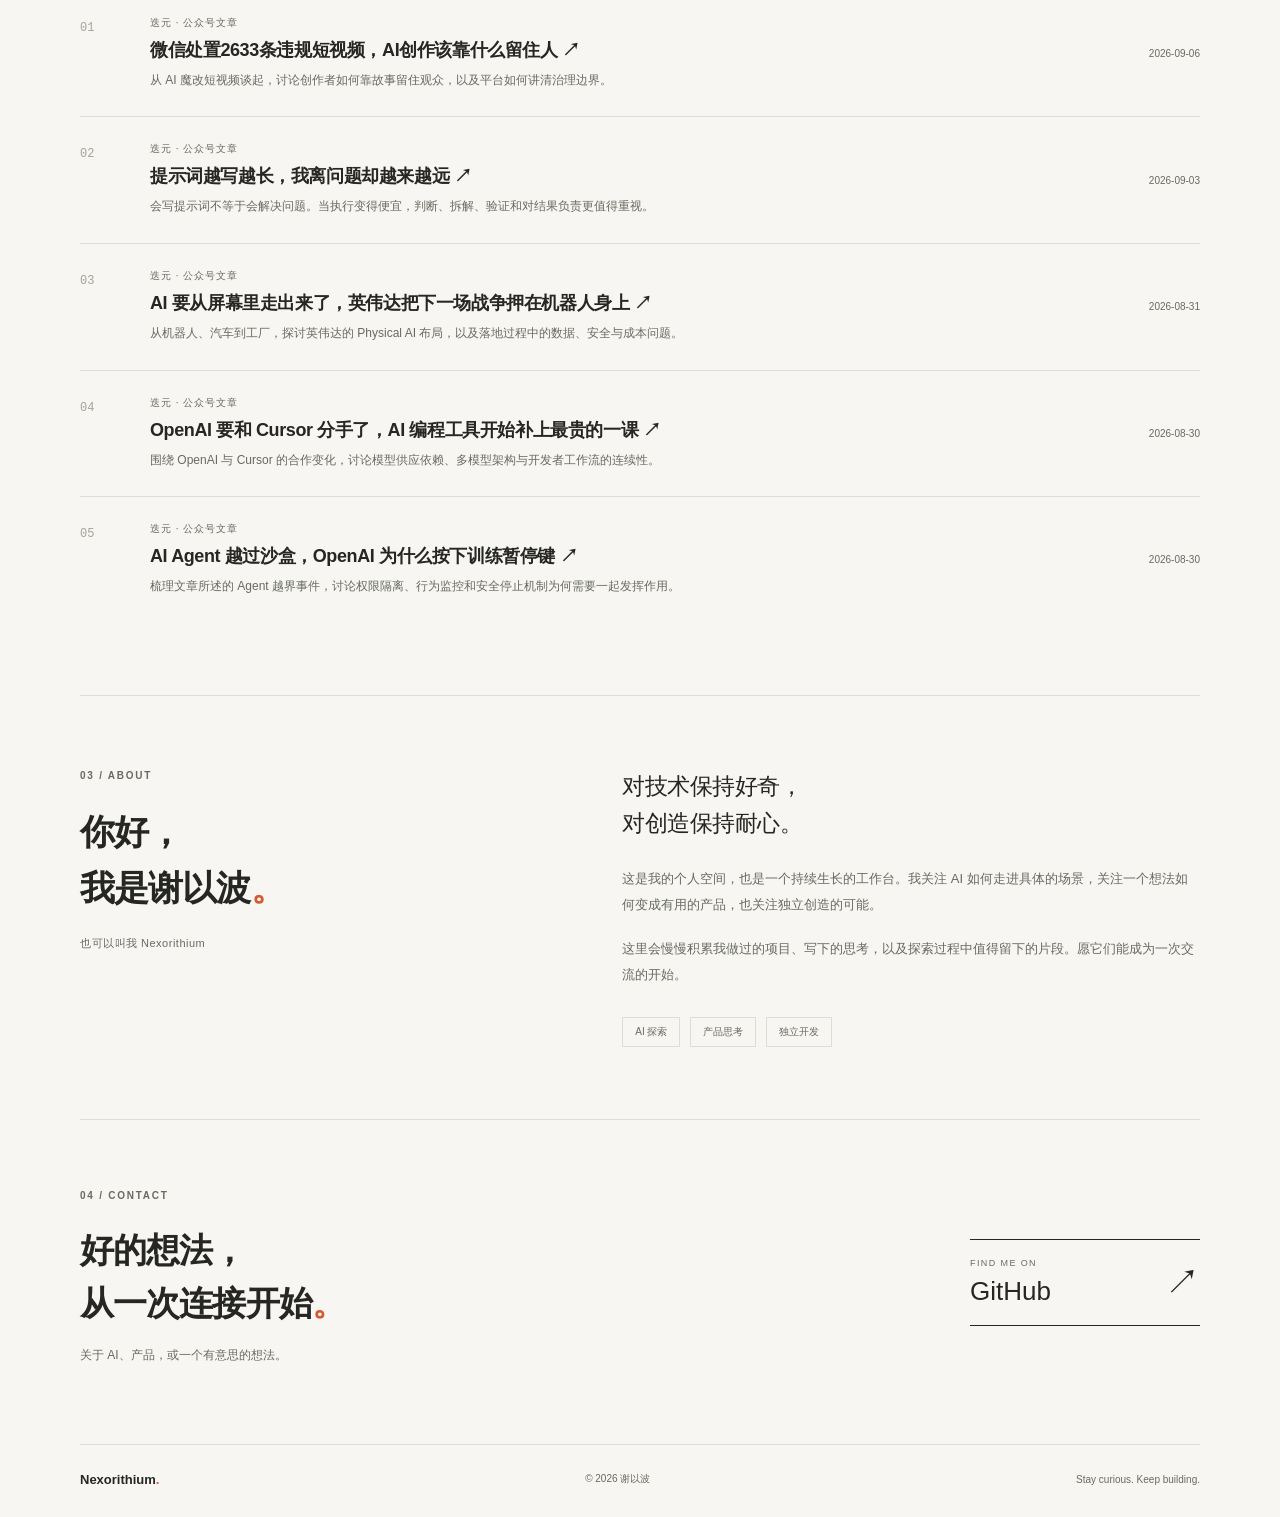
==== commit a58c86ad: "Fix personal site URLs for current GitHub Pages deployment" ====
--- a/index.html
+++ b/index.html
@@ -4,10 +4,10 @@
 <meta charset="utf-8"><meta name="viewport" content="width=device-width, initial-scale=1">
 <title>谢以波 · Nexorithium — AI、产品与创造</title>
 <meta name="description" content="谢以波的个人网站。探索 AI、产品与独立开发，记录想法、项目与创造的过程。">
-<meta name="theme-color" content="#f7f6f2"><link rel="canonical" href="https://nexorithium.github.io/">
-<meta property="og:type" content="website"><meta property="og:locale" content="zh_CN"><meta property="og:title" content="谢以波 · Nexorithium"><meta property="og:description" content="探索 AI、产品与独立开发。让想法，成为可以触碰的东西。"><meta property="og:url" content="https://nexorithium.github.io/">
+<meta name="theme-color" content="#f7f6f2"><link rel="canonical" href="https://nexorune.github.io/nexorithium.github.io/">
+<meta property="og:type" content="website"><meta property="og:locale" content="zh_CN"><meta property="og:title" content="谢以波 · Nexorithium"><meta property="og:description" content="探索 AI、产品与独立开发。让想法，成为可以触碰的东西。"><meta property="og:url" content="https://nexorune.github.io/nexorithium.github.io/">
 <link rel="icon" href="favicon.svg" type="image/svg+xml"><link rel="stylesheet" href="style.css">
-<script type="application/ld+json">{"@context":"https://schema.org","@type":"Person","name":"谢以波","alternateName":"Nexorithium","url":"https://nexorithium.github.io/","sameAs":["https://github.com/nexorithium"]}</script>
+<script type="application/ld+json">{"@context":"https://schema.org","@type":"Person","name":"谢以波","alternateName":"Nexorithium","url":"https://nexorune.github.io/nexorithium.github.io/","sameAs":["https://github.com/Nexorune"]}</script>
 <script src="main.js" defer></script>
 </head>
 <body>
@@ -20,10 +20,10 @@
 <div class="hero-bottom"><span>好奇心驱动 · 从想法到实践</span><a href="#about">认识我 <span aria-hidden="true">↓</span></a></div>
 </section>
 <section class="section projects" id="projects" aria-labelledby="projects-title"><div class="section-head"><div><p class="eyebrow">01 / PROJECTS</p><h2 id="projects-title">把想法落地。</h2></div><p>小步探索，持续创造。<br>这里放下每一次从零开始的尝试。</p></div>
-<div class="project-grid"><article class="project-card featured"><div class="project-visual" aria-hidden="true"><div class="mini-window"><div class="mini-top"><i></i><i></i><i></i><span>nexorithium.github.io</span></div><div class="mini-content"><span>HELLO, WORLD.</span><strong>一个属于<br>自己的角落<span>↗</span></strong><div class="mini-lines"></div></div></div><span class="visual-index">N° 001</span></div><div class="project-body"><div class="card-meta"><span>PERSONAL WEBSITE</span><span class="status">本站</span></div><h3>Nexorithium / 个人空间</h3><p>收纳项目、文字和正在发生的探索。<br>这个网站，就是第一件作品。</p><div class="card-bottom"><span class="tag">Web · HTML / CSS / JS</span><a href="https://github.com/nexorithium/nexorithium.github.io" target="_blank" rel="noopener noreferrer" aria-label="在 GitHub 查看个人网站源码（新窗口）">查看源码 <span aria-hidden="true">↗</span></a></div></div></article>
+<div class="project-grid"><article class="project-card featured"><div class="project-visual" aria-hidden="true"><div class="mini-window"><div class="mini-top"><i></i><i></i><i></i><span>nexorune.github.io</span></div><div class="mini-content"><span>HELLO, WORLD.</span><strong>一个属于<br>自己的角落<span>↗</span></strong><div class="mini-lines"></div></div></div><span class="visual-index">N° 001</span></div><div class="project-body"><div class="card-meta"><span>PERSONAL WEBSITE</span><span class="status">本站</span></div><h3>Nexorithium / 个人空间</h3><p>收纳项目、文字和正在发生的探索。<br>这个网站，就是第一件作品。</p><div class="card-bottom"><span class="tag">Web · HTML / CSS / JS</span><a href="https://github.com/Nexorune/nexorithium.github.io" target="_blank" rel="noopener noreferrer" aria-label="在 GitHub 查看个人网站源码（新窗口）">查看源码 <span aria-hidden="true">↗</span></a></div></div></article>
 <article class="project-card pending"><div class="pending-symbol" aria-hidden="true">[ <span>+</span> ]</div><div><p class="eyebrow">ROOM FOR WHAT’S NEXT</p><h3>下一个想法，留在这里。</h3><p>更多项目将在整理后公开。<br>为尚未成形的可能，留一点空间。</p></div><span class="pending-label">项目待补充</span></article></div></section>
 <section class="section writing" id="writing" aria-labelledby="writing-title"><div class="section-head"><div><p class="eyebrow">02 / WRITING</p><h2 id="writing-title">思考，也是一种创造。</h2></div><p>长一点的思考，写在微信公众号。<br>这里收录我的文章，点击标题阅读原文。</p></div><div class="writing-note"><span class="dot"></span>来自微信公众号「迭元」的文字与思考。</div><div id="writing-list" class="writing-list"><article class="writing-row"><span class="writing-index">01</span><div><p class="writing-category">迭元 · 公众号文章</p><h3><a href="https://mp.weixin.qq.com/s/Bh6ElPA9vYIsEECg3onYxQ" target="_blank" rel="noopener noreferrer" aria-label="微信处置2633条违规短视频，AI创作该靠什么留住人（新窗口阅读原文）">微信处置2633条违规短视频，AI创作该靠什么留住人 ↗</a></h3><p>从 AI 魔改短视频谈起，讨论创作者如何靠故事留住观众，以及平台如何讲清治理边界。</p></div><time class="writing-state" datetime="2026-09-06">2026-09-06</time></article><article class="writing-row"><span class="writing-index">02</span><div><p class="writing-category">迭元 · 公众号文章</p><h3><a href="https://mp.weixin.qq.com/s/vSYh5y6Q1Q5NXeNHpIBiDA" target="_blank" rel="noopener noreferrer" aria-label="提示词越写越长，我离问题却越来越远（新窗口阅读原文）">提示词越写越长，我离问题却越来越远 ↗</a></h3><p>会写提示词不等于会解决问题。当执行变得便宜，判断、拆解、验证和对结果负责更值得重视。</p></div><time class="writing-state" datetime="2026-09-03">2026-09-03</time></article><article class="writing-row"><span class="writing-index">03</span><div><p class="writing-category">迭元 · 公众号文章</p><h3><a href="https://mp.weixin.qq.com/s/9c19pb6d5qvYrvLsVaKh0g" target="_blank" rel="noopener noreferrer" aria-label="AI 要从屏幕里走出来了，英伟达把下一场战争押在机器人身上（新窗口阅读原文）">AI 要从屏幕里走出来了，英伟达把下一场战争押在机器人身上 ↗</a></h3><p>从机器人、汽车到工厂，探讨英伟达的 Physical AI 布局，以及落地过程中的数据、安全与成本问题。</p></div><time class="writing-state" datetime="2026-08-31">2026-08-31</time></article><article class="writing-row"><span class="writing-index">04</span><div><p class="writing-category">迭元 · 公众号文章</p><h3><a href="https://mp.weixin.qq.com/s/8d-6UIIc2DB5rIKkJ_AP-w" target="_blank" rel="noopener noreferrer" aria-label="OpenAI 要和 Cursor 分手了，AI 编程工具开始补上最贵的一课（新窗口阅读原文）">OpenAI 要和 Cursor 分手了，AI 编程工具开始补上最贵的一课 ↗</a></h3><p>围绕 OpenAI 与 Cursor 的合作变化，讨论模型供应依赖、多模型架构与开发者工作流的连续性。</p></div><time class="writing-state" datetime="2026-08-30">2026-08-30</time></article><article class="writing-row"><span class="writing-index">05</span><div><p class="writing-category">迭元 · 公众号文章</p><h3><a href="https://mp.weixin.qq.com/s/7Iv1xOy2tLXDPlUE-awRTQ" target="_blank" rel="noopener noreferrer" aria-label="AI Agent 越过沙盒，OpenAI 为什么按下训练暂停键（新窗口阅读原文）">AI Agent 越过沙盒，OpenAI 为什么按下训练暂停键 ↗</a></h3><p>梳理文章所述的 Agent 越界事件，讨论权限隔离、行为监控和安全停止机制为何需要一起发挥作用。</p></div><time class="writing-state" datetime="2026-08-30">2026-08-30</time></article></div></section>
 <section class="section about" id="about" aria-labelledby="about-title"><div class="about-label"><p class="eyebrow">03 / ABOUT</p><h2 id="about-title">你好，<br>我是谢以波<span class="accent">。</span></h2><p class="about-alias">也可以叫我 Nexorithium</p></div><div class="about-copy"><p class="about-lead">对技术保持好奇，<br>对创造保持耐心。</p><p>这是我的个人空间，也是一个持续生长的工作台。我关注 AI 如何走进具体的场景，关注一个想法如何变成有用的产品，也关注独立创造的可能。</p><p>这里会慢慢积累我做过的项目、写下的思考，以及探索过程中值得留下的片段。愿它们能成为一次交流的开始。</p><div class="interests"><span>AI 探索</span><span>产品思考</span><span>独立开发</span></div></div></section>
-<section class="contact" id="contact" aria-labelledby="contact-title"><div><p class="eyebrow">04 / CONTACT</p><h2 id="contact-title">好的想法，<br>从一次连接开始<span class="accent">。</span></h2><p>关于 AI、产品，或一个有意思的想法。</p></div><a class="contact-link" href="https://github.com/nexorithium" target="_blank" rel="noopener noreferrer"><span><small>FIND ME ON</small>GitHub</span><span aria-hidden="true">↗</span><span class="sr-only">（新窗口）</span></a></section>
+<section class="contact" id="contact" aria-labelledby="contact-title"><div><p class="eyebrow">04 / CONTACT</p><h2 id="contact-title">好的想法，<br>从一次连接开始<span class="accent">。</span></h2><p>关于 AI、产品，或一个有意思的想法。</p></div><a class="contact-link" href="https://github.com/Nexorune" target="_blank" rel="noopener noreferrer"><span><small>FIND ME ON</small>GitHub</span><span aria-hidden="true">↗</span><span class="sr-only">（新窗口）</span></a></section>
 </main><footer class="footer wrap"><a href="#home">Nexorithium<span class="accent">.</span></a><span>© <span id="year">2026</span> 谢以波</span><span>Stay curious. Keep building.</span></footer>
 </body></html>
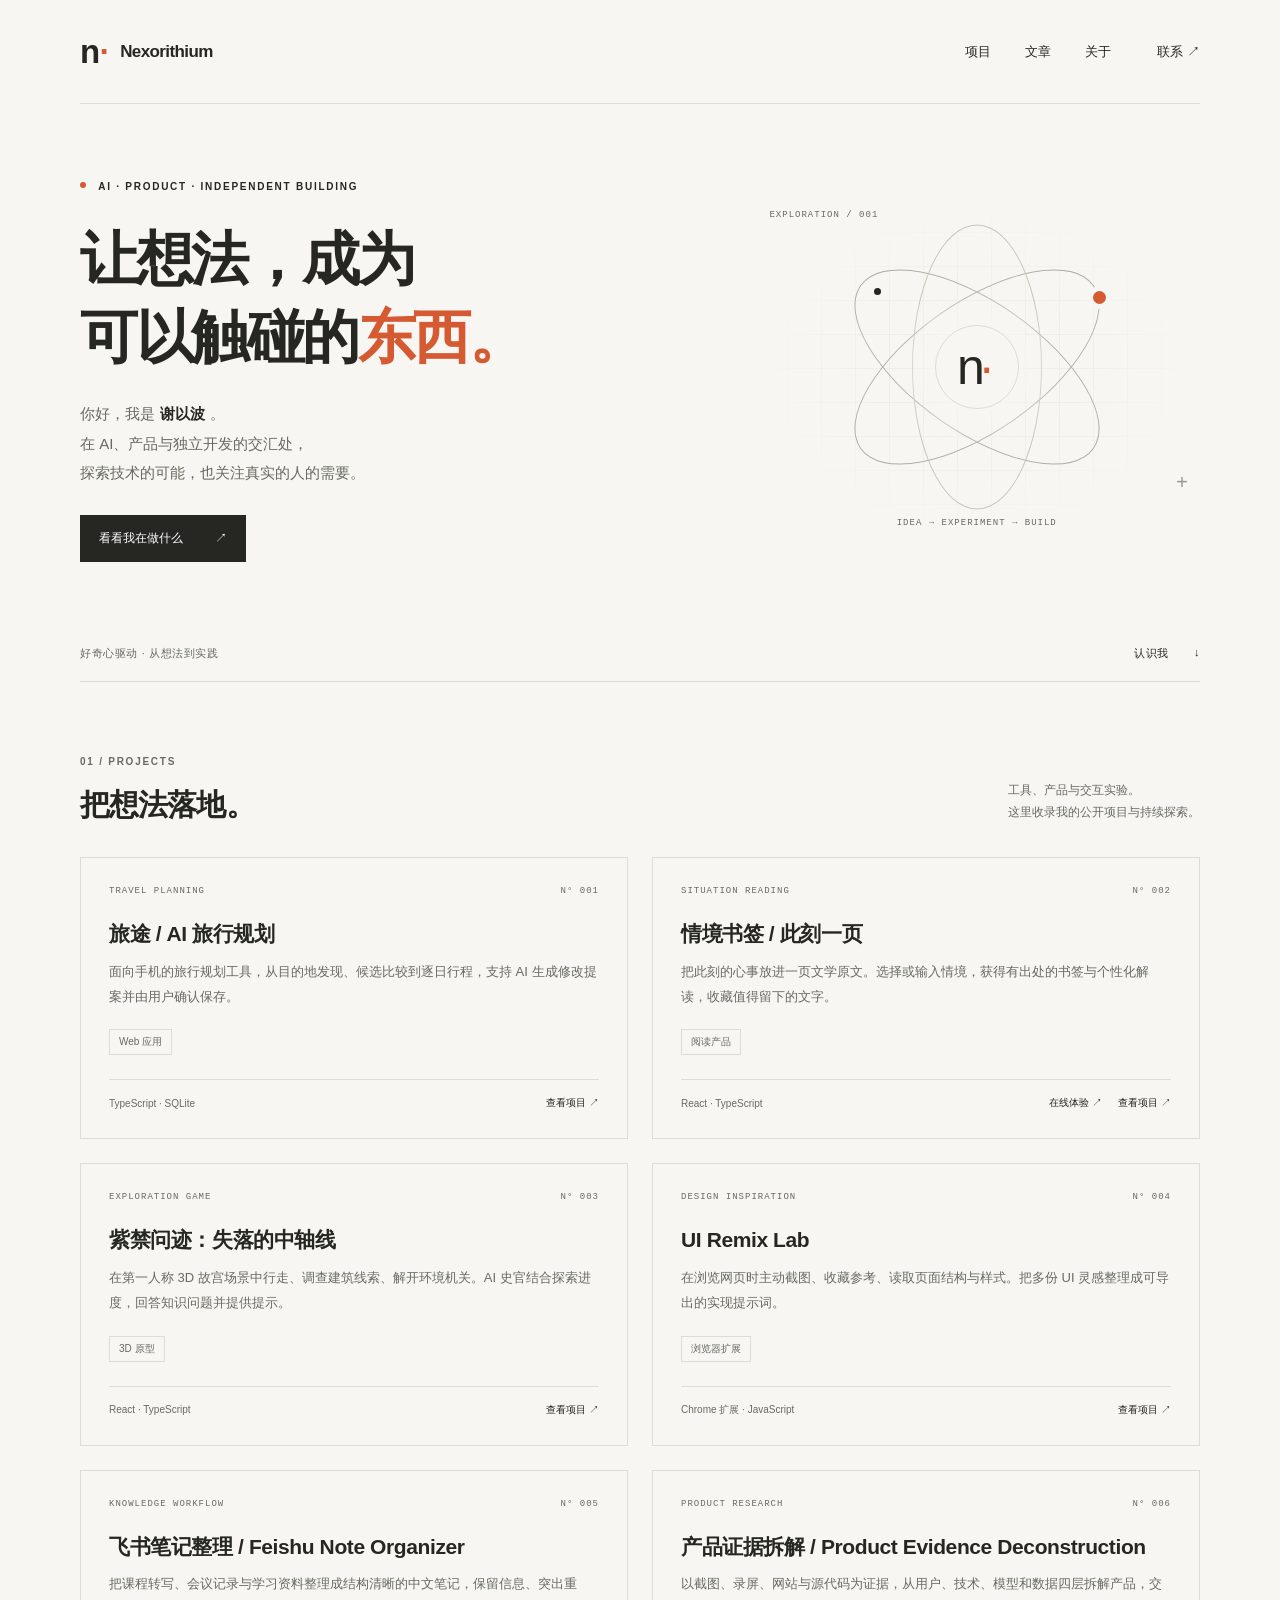
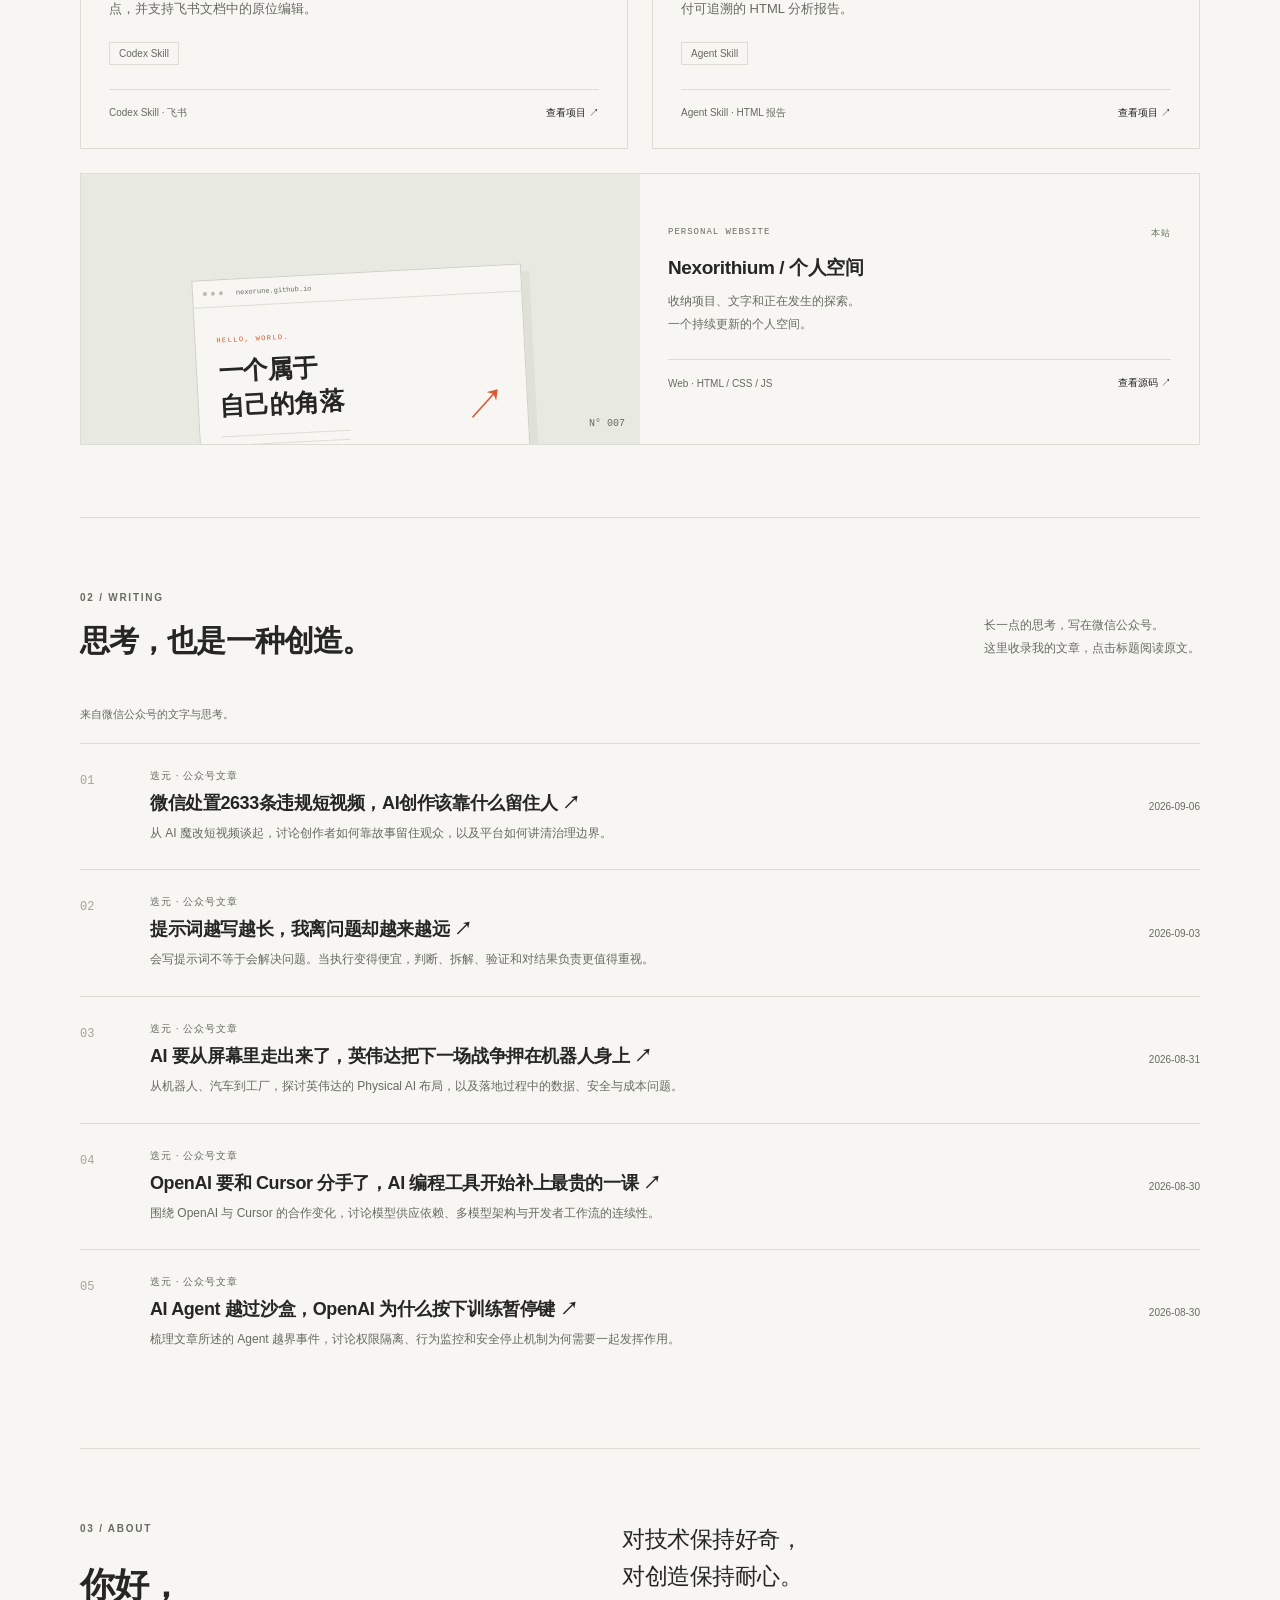
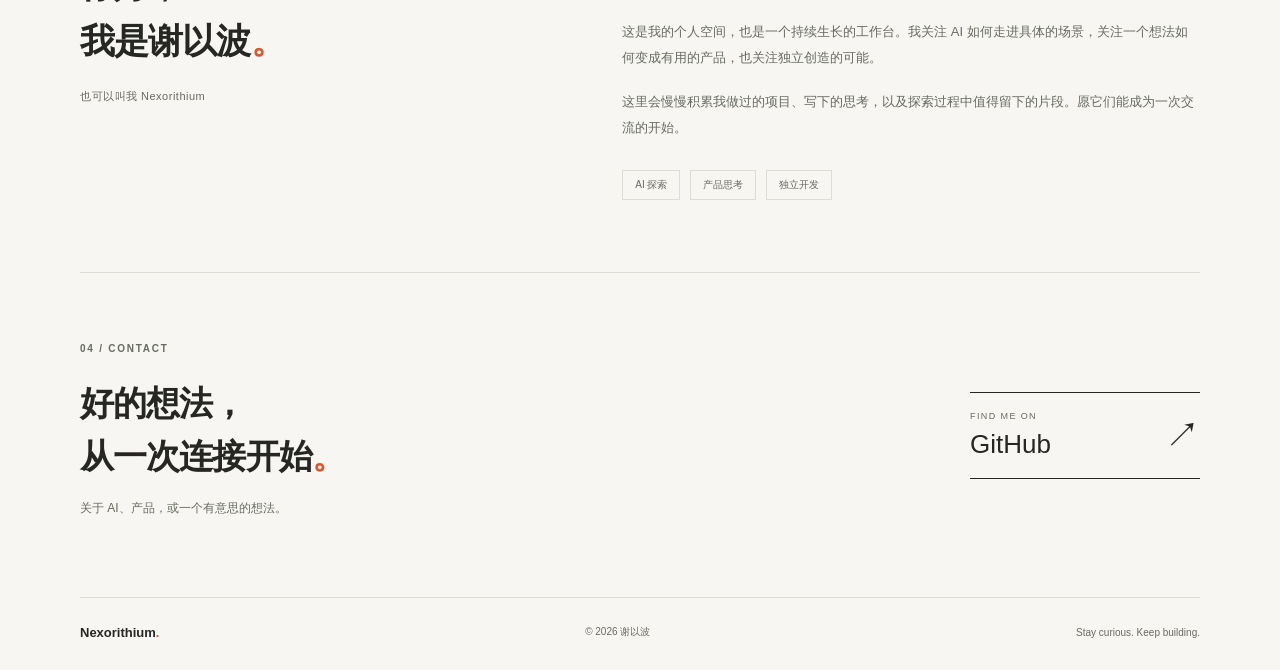
==== commit 5945bf28: "Show verified public GitHub projects on personal website" ====
--- a/index.html
+++ b/index.html
@@ -19,9 +19,41 @@
 <div class="hero-art" aria-hidden="true"><div class="art-grid"></div><span class="art-coordinate">EXPLORATION / 001</span><div class="orbit orbit-one"></div><div class="orbit orbit-two"></div><div class="orbit orbit-three"></div><div class="core">n<span>·</span></div><div class="orbit-node node-one"></div><div class="orbit-node node-two"></div><span class="art-caption">IDEA → EXPERIMENT → BUILD</span><span class="art-plus">+</span></div>
 <div class="hero-bottom"><span>好奇心驱动 · 从想法到实践</span><a href="#about">认识我 <span aria-hidden="true">↓</span></a></div>
 </section>
-<section class="section projects" id="projects" aria-labelledby="projects-title"><div class="section-head"><div><p class="eyebrow">01 / PROJECTS</p><h2 id="projects-title">把想法落地。</h2></div><p>小步探索，持续创造。<br>这里放下每一次从零开始的尝试。</p></div>
-<div class="project-grid"><article class="project-card featured"><div class="project-visual" aria-hidden="true"><div class="mini-window"><div class="mini-top"><i></i><i></i><i></i><span>nexorune.github.io</span></div><div class="mini-content"><span>HELLO, WORLD.</span><strong>一个属于<br>自己的角落<span>↗</span></strong><div class="mini-lines"></div></div></div><span class="visual-index">N° 001</span></div><div class="project-body"><div class="card-meta"><span>PERSONAL WEBSITE</span><span class="status">本站</span></div><h3>Nexorithium / 个人空间</h3><p>收纳项目、文字和正在发生的探索。<br>这个网站，就是第一件作品。</p><div class="card-bottom"><span class="tag">Web · HTML / CSS / JS</span><a href="https://github.com/Nexorune/nexorithium.github.io" target="_blank" rel="noopener noreferrer" aria-label="在 GitHub 查看个人网站源码（新窗口）">查看源码 <span aria-hidden="true">↗</span></a></div></div></article>
-<article class="project-card pending"><div class="pending-symbol" aria-hidden="true">[ <span>+</span> ]</div><div><p class="eyebrow">ROOM FOR WHAT’S NEXT</p><h3>下一个想法，留在这里。</h3><p>更多项目将在整理后公开。<br>为尚未成形的可能，留一点空间。</p></div><span class="pending-label">项目待补充</span></article></div></section>
+<section class="section projects" id="projects" aria-labelledby="projects-title">
+<div class="section-head"><div><p class="eyebrow">01 / PROJECTS</p><h2 id="projects-title">把想法落地。</h2></div><p>工具、产品与交互实验。<br>这里收录我的公开项目与持续探索。</p></div>
+<div class="project-grid">
+<article class="project-card project-entry" data-repository="travel-product">
+<div class="project-body"><div class="card-meta"><span>TRAVEL PLANNING</span><span class="project-number">N° 001</span></div>
+<h3>旅途 / AI 旅行规划</h3><p>面向手机的旅行规划工具，从目的地发现、候选比较到逐日行程，支持 AI 生成修改提案并由用户确认保存。</p><span class="project-kind">Web 应用</span>
+<div class="card-bottom"><span class="tag">TypeScript · SQLite</span><div class="project-links"><a href="https://github.com/Nexorune/travel-product" target="_blank" rel="noopener noreferrer" aria-label="在 GitHub 查看旅途 / AI 旅行规划（新窗口）">查看项目 <span aria-hidden="true">↗</span></a></div></div></div>
+</article>
+<article class="project-card project-entry" data-repository="cike-yiye">
+<div class="project-body"><div class="card-meta"><span>SITUATION READING</span><span class="project-number">N° 002</span></div>
+<h3>情境书签 / 此刻一页</h3><p>把此刻的心事放进一页文学原文。选择或输入情境，获得有出处的书签与个性化解读，收藏值得留下的文字。</p><span class="project-kind">阅读产品</span>
+<div class="card-bottom"><span class="tag">React · TypeScript</span><div class="project-links"><a href="https://a-page-for-now.zooxz7c.chatgpt.site/" target="_blank" rel="noopener noreferrer" aria-label="体验情境书签 / 此刻一页（新窗口）">在线体验 <span aria-hidden="true">↗</span></a><a href="https://github.com/Nexorune/cike-yiye" target="_blank" rel="noopener noreferrer" aria-label="在 GitHub 查看情境书签 / 此刻一页（新窗口）">查看项目 <span aria-hidden="true">↗</span></a></div></div></div>
+</article>
+<article class="project-card project-entry" data-repository="zijincheng-ai-game">
+<div class="project-body"><div class="card-meta"><span>EXPLORATION GAME</span><span class="project-number">N° 003</span></div>
+<h3>紫禁问迹：失落的中轴线</h3><p>在第一人称 3D 故宫场景中行走、调查建筑线索、解开环境机关。AI 史官结合探索进度，回答知识问题并提供提示。</p><span class="project-kind">3D 原型</span>
+<div class="card-bottom"><span class="tag">React · TypeScript</span><div class="project-links"><a href="https://github.com/Nexorune/zijincheng-ai-game" target="_blank" rel="noopener noreferrer" aria-label="在 GitHub 查看紫禁问迹：失落的中轴线（新窗口）">查看项目 <span aria-hidden="true">↗</span></a></div></div></div>
+</article>
+<article class="project-card project-entry" data-repository="ui-remix-lab">
+<div class="project-body"><div class="card-meta"><span>DESIGN INSPIRATION</span><span class="project-number">N° 004</span></div>
+<h3>UI Remix Lab</h3><p>在浏览网页时主动截图、收藏参考、读取页面结构与样式。把多份 UI 灵感整理成可导出的实现提示词。</p><span class="project-kind">浏览器扩展</span>
+<div class="card-bottom"><span class="tag">Chrome 扩展 · JavaScript</span><div class="project-links"><a href="https://github.com/Nexorune/ui-remix-lab" target="_blank" rel="noopener noreferrer" aria-label="在 GitHub 查看UI Remix Lab（新窗口）">查看项目 <span aria-hidden="true">↗</span></a></div></div></div>
+</article>
+<article class="project-card project-entry" data-repository="codex-feishu-note-organizer">
+<div class="project-body"><div class="card-meta"><span>KNOWLEDGE WORKFLOW</span><span class="project-number">N° 005</span></div>
+<h3>飞书笔记整理 / Feishu Note Organizer</h3><p>把课程转写、会议记录与学习资料整理成结构清晰的中文笔记，保留信息、突出重点，并支持飞书文档中的原位编辑。</p><span class="project-kind">Codex Skill</span>
+<div class="card-bottom"><span class="tag">Codex Skill · 飞书</span><div class="project-links"><a href="https://github.com/Nexorune/codex-feishu-note-organizer" target="_blank" rel="noopener noreferrer" aria-label="在 GitHub 查看飞书笔记整理 / Feishu Note Organizer（新窗口）">查看项目 <span aria-hidden="true">↗</span></a></div></div></div>
+</article>
+<article class="project-card project-entry" data-repository="product-evidence-deconstruction">
+<div class="project-body"><div class="card-meta"><span>PRODUCT RESEARCH</span><span class="project-number">N° 006</span></div>
+<h3>产品证据拆解 / Product Evidence Deconstruction</h3><p>以截图、录屏、网站与源代码为证据，从用户、技术、模型和数据四层拆解产品，交付可追溯的 HTML 分析报告。</p><span class="project-kind">Agent Skill</span>
+<div class="card-bottom"><span class="tag">Agent Skill · HTML 报告</span><div class="project-links"><a href="https://github.com/Nexorune/product-evidence-deconstruction" target="_blank" rel="noopener noreferrer" aria-label="在 GitHub 查看产品证据拆解 / Product Evidence Deconstruction（新窗口）">查看项目 <span aria-hidden="true">↗</span></a></div></div></div>
+</article>
+<article class="project-card featured" data-repository="nexorithium.github.io"><div class="project-visual" aria-hidden="true"><div class="mini-window"><div class="mini-top"><i></i><i></i><i></i><span>nexorune.github.io</span></div><div class="mini-content"><span>HELLO, WORLD.</span><strong>一个属于<br>自己的角落<span>↗</span></strong><div class="mini-lines"></div></div></div><span class="visual-index">N° 007</span></div><div class="project-body"><div class="card-meta"><span>PERSONAL WEBSITE</span><span class="status">本站</span></div><h3>Nexorithium / 个人空间</h3><p>收纳项目、文字和正在发生的探索。<br>一个持续更新的个人空间。</p><div class="card-bottom"><span class="tag">Web · HTML / CSS / JS</span><a href="https://github.com/Nexorune/nexorithium.github.io" target="_blank" rel="noopener noreferrer" aria-label="在 GitHub 查看个人网站源码（新窗口）">查看源码 <span aria-hidden="true">↗</span></a></div></div></article>
+</div></section>
 <section class="section writing" id="writing" aria-labelledby="writing-title"><div class="section-head"><div><p class="eyebrow">02 / WRITING</p><h2 id="writing-title">思考，也是一种创造。</h2></div><p>长一点的思考，写在微信公众号。<br>这里收录我的文章，点击标题阅读原文。</p></div><div class="writing-note"><span class="dot"></span>来自微信公众号「迭元」的文字与思考。</div><div id="writing-list" class="writing-list"><article class="writing-row"><span class="writing-index">01</span><div><p class="writing-category">迭元 · 公众号文章</p><h3><a href="https://mp.weixin.qq.com/s/Bh6ElPA9vYIsEECg3onYxQ" target="_blank" rel="noopener noreferrer" aria-label="微信处置2633条违规短视频，AI创作该靠什么留住人（新窗口阅读原文）">微信处置2633条违规短视频，AI创作该靠什么留住人 ↗</a></h3><p>从 AI 魔改短视频谈起，讨论创作者如何靠故事留住观众，以及平台如何讲清治理边界。</p></div><time class="writing-state" datetime="2026-09-06">2026-09-06</time></article><article class="writing-row"><span class="writing-index">02</span><div><p class="writing-category">迭元 · 公众号文章</p><h3><a href="https://mp.weixin.qq.com/s/vSYh5y6Q1Q5NXeNHpIBiDA" target="_blank" rel="noopener noreferrer" aria-label="提示词越写越长，我离问题却越来越远（新窗口阅读原文）">提示词越写越长，我离问题却越来越远 ↗</a></h3><p>会写提示词不等于会解决问题。当执行变得便宜，判断、拆解、验证和对结果负责更值得重视。</p></div><time class="writing-state" datetime="2026-09-03">2026-09-03</time></article><article class="writing-row"><span class="writing-index">03</span><div><p class="writing-category">迭元 · 公众号文章</p><h3><a href="https://mp.weixin.qq.com/s/9c19pb6d5qvYrvLsVaKh0g" target="_blank" rel="noopener noreferrer" aria-label="AI 要从屏幕里走出来了，英伟达把下一场战争押在机器人身上（新窗口阅读原文）">AI 要从屏幕里走出来了，英伟达把下一场战争押在机器人身上 ↗</a></h3><p>从机器人、汽车到工厂，探讨英伟达的 Physical AI 布局，以及落地过程中的数据、安全与成本问题。</p></div><time class="writing-state" datetime="2026-08-31">2026-08-31</time></article><article class="writing-row"><span class="writing-index">04</span><div><p class="writing-category">迭元 · 公众号文章</p><h3><a href="https://mp.weixin.qq.com/s/8d-6UIIc2DB5rIKkJ_AP-w" target="_blank" rel="noopener noreferrer" aria-label="OpenAI 要和 Cursor 分手了，AI 编程工具开始补上最贵的一课（新窗口阅读原文）">OpenAI 要和 Cursor 分手了，AI 编程工具开始补上最贵的一课 ↗</a></h3><p>围绕 OpenAI 与 Cursor 的合作变化，讨论模型供应依赖、多模型架构与开发者工作流的连续性。</p></div><time class="writing-state" datetime="2026-08-30">2026-08-30</time></article><article class="writing-row"><span class="writing-index">05</span><div><p class="writing-category">迭元 · 公众号文章</p><h3><a href="https://mp.weixin.qq.com/s/7Iv1xOy2tLXDPlUE-awRTQ" target="_blank" rel="noopener noreferrer" aria-label="AI Agent 越过沙盒，OpenAI 为什么按下训练暂停键（新窗口阅读原文）">AI Agent 越过沙盒，OpenAI 为什么按下训练暂停键 ↗</a></h3><p>梳理文章所述的 Agent 越界事件，讨论权限隔离、行为监控和安全停止机制为何需要一起发挥作用。</p></div><time class="writing-state" datetime="2026-08-30">2026-08-30</time></article></div></section>
 <section class="section about" id="about" aria-labelledby="about-title"><div class="about-label"><p class="eyebrow">03 / ABOUT</p><h2 id="about-title">你好，<br>我是谢以波<span class="accent">。</span></h2><p class="about-alias">也可以叫我 Nexorithium</p></div><div class="about-copy"><p class="about-lead">对技术保持好奇，<br>对创造保持耐心。</p><p>这是我的个人空间，也是一个持续生长的工作台。我关注 AI 如何走进具体的场景，关注一个想法如何变成有用的产品，也关注独立创造的可能。</p><p>这里会慢慢积累我做过的项目、写下的思考，以及探索过程中值得留下的片段。愿它们能成为一次交流的开始。</p><div class="interests"><span>AI 探索</span><span>产品思考</span><span>独立开发</span></div></div></section>
 <section class="contact" id="contact" aria-labelledby="contact-title"><div><p class="eyebrow">04 / CONTACT</p><h2 id="contact-title">好的想法，<br>从一次连接开始<span class="accent">。</span></h2><p>关于 AI、产品，或一个有意思的想法。</p></div><a class="contact-link" href="https://github.com/Nexorune" target="_blank" rel="noopener noreferrer"><span><small>FIND ME ON</small>GitHub</span><span aria-hidden="true">↗</span><span class="sr-only">（新窗口）</span></a></section>
--- a/style.css
+++ b/style.css
@@ -1 +1,19 @@
 :root{--paper:#f7f6f2;--ink:#262723;--muted:#676b61;--line:#dcddd5;--accent:#d65a31;--soft:#eeeee6}*{box-sizing:border-box}html{scroll-behavior:auto;scroll-padding-top:32px}body{margin:0;background:var(--paper);color:var(--ink);font-family:Inter,"Helvetica Neue",Arial,"PingFang SC","Microsoft YaHei",sans-serif;-webkit-font-smoothing:antialiased}a{color:inherit;text-decoration:none}a:focus-visible{outline:2px solid var(--accent);outline-offset:6px}::selection{background:#f0c6b3}.wrap{width:min(1120px,calc(100% - 96px));margin-inline:auto}.header{height:104px;display:flex;justify-content:space-between;align-items:center;border-bottom:1px solid var(--line)}.brand{display:flex;align-items:center;gap:12px;font-size:17px;font-weight:650;letter-spacing:-.6px}.brand-icon{font-size:33px;font-weight:800;line-height:1}.brand-icon span{color:var(--accent)}nav{display:flex;gap:34px;font-size:13px}nav a:hover,.card-bottom a:hover{color:var(--accent)}nav a:last-child{margin-left:12px}.hero{display:grid;grid-template-columns:1.45fr 1fr;column-gap:26px;padding-top:75px}.eyebrow{font-size:10px;font-weight:600;letter-spacing:1.75px;line-height:1.6;margin:0 0 25px}.dot{display:inline-block;width:6px;height:6px;background:var(--accent);border-radius:50%;margin-right:8px;vertical-align:2px}h1{font-size:clamp(36px,4.6vw,58px);line-height:1.34;letter-spacing:-2.5px;font-weight:650;margin:0 0 24px}.accent{color:var(--accent)}.hero-intro{font-size:15px;line-height:1.95;color:var(--muted);margin:0}.name{color:var(--ink);margin-inline:5px;font-weight:600}.primary-link{display:inline-flex;align-items:center;gap:32px;background:var(--ink);color:white;padding:15px 19px;font-size:12px;margin-top:28px;transition:background .2s}.primary-link:hover{background:var(--accent)}.hero-art{position:relative;align-self:center;height:345px;overflow:hidden}.art-grid{position:absolute;inset:0;background-image:linear-gradient(var(--line) 1px,transparent 1px),linear-gradient(90deg,var(--line) 1px,transparent 1px);background-size:34px 34px;opacity:.4;mask-image:radial-gradient(ellipse,black 20%,transparent 70%)}.art-coordinate,.art-caption{position:absolute;font:9px monospace;letter-spacing:1px;color:var(--muted)}.art-coordinate{top:12px;left:16px}.art-caption{bottom:15px;left:50%;white-space:nowrap;transform:translateX(-50%)}.orbit{position:absolute;left:50%;top:49%;border:1px solid #acafa3;border-radius:50%;width:285px;height:130px}.orbit-one{transform:translate(-50%,-50%) rotate(-35deg)}.orbit-two{transform:translate(-50%,-50%) rotate(35deg)}.orbit-three{transform:translate(-50%,-50%) rotate(90deg);border-color:#c4c6bb}.core{position:absolute;left:50%;top:49%;transform:translate(-50%,-50%);width:84px;height:84px;border-radius:50%;background:var(--paper);border:1px solid var(--line);display:flex;align-items:center;justify-content:center;font-size:50px;letter-spacing:-5px;padding-right:8px;box-shadow:0 0 35px 18px var(--paper)}.core span{color:var(--accent)}.orbit-node{position:absolute;border-radius:50%;background:var(--accent);width:13px;height:13px;left:76%;top:27%;box-shadow:0 0 0 5px var(--paper)}.node-two{background:var(--ink);width:7px;height:7px;left:27%;top:26%}.art-plus{position:absolute;bottom:48px;right:12px;color:#94998c;font:20px monospace}.hero-bottom{grid-column:1/-1;display:flex;justify-content:space-between;margin-top:64px;padding:20px 0;border-bottom:1px solid var(--line);color:var(--muted);font-size:11px;letter-spacing:.6px}.hero-bottom a{display:flex;gap:25px;color:var(--ink)}.section{padding:72px 0;border-bottom:1px solid var(--line)}.section-head{display:flex;justify-content:space-between;align-items:flex-end;margin-bottom:30px}.section-head .eyebrow{margin-bottom:12px;color:var(--muted)}h2{font-size:30px;letter-spacing:-.9px;line-height:1.5;margin:0;font-weight:600}.section-head>p{font-size:12px;color:var(--muted);line-height:1.9;margin:0 0 3px}.project-grid{display:grid;grid-template-columns:1.5fr 1fr;gap:24px}.project-card{border:1px solid var(--line)}.project-visual{position:relative;background:#e8eae1;height:224px;display:flex;justify-content:center;align-items:flex-end;overflow:hidden}.mini-window{width:68%;height:190px;border:1px solid #ced0c6;transform:translateY(18px) rotate(-3deg);background:var(--paper);box-shadow:8px 8px 0 #dfe1d7}.mini-top{height:27px;border-bottom:1px solid var(--line);display:flex;gap:4px;align-items:center;padding:0 10px}.mini-top i{width:4px;height:4px;border-radius:50%;background:#b9bcb1}.mini-top span{font:7px monospace;margin-left:9px;color:var(--muted)}.mini-content{padding:21px}.mini-content>span{font:7px monospace;letter-spacing:1.4px;color:var(--accent)}.mini-content strong{display:block;font-size:25px;line-height:1.4;font-weight:600;margin-top:8px}.mini-content strong span{float:right;color:var(--accent);font-size:42px;font-weight:400}.mini-lines{margin-top:12px;width:45%;height:10px;border-top:1px solid var(--line);border-bottom:1px solid var(--line)}.visual-index{position:absolute;bottom:15px;right:15px;font:10px monospace;color:var(--muted)}.project-body{padding:23px}.card-meta{display:flex;justify-content:space-between;font:9px monospace;letter-spacing:1px;color:var(--muted)}.status{color:#637057}h3{font-size:19px;font-weight:600;letter-spacing:-.4px;margin:15px 0 9px}.project-body p,.pending p:not(.eyebrow){font-size:12px;line-height:1.9;color:var(--muted);margin:0}.card-bottom{display:flex;justify-content:space-between;gap:10px;align-items:center;margin-top:23px;padding-top:16px;border-top:1px solid var(--line);font-size:10px}.tag{color:var(--muted)}.card-bottom a{white-space:nowrap}.pending{padding:32px;display:flex;flex-direction:column;justify-content:center;position:relative;background:repeating-linear-gradient(135deg,transparent,transparent 7px,rgba(220,221,213,.12) 7px,rgba(220,221,213,.12) 8px)}.pending-symbol{font:40px monospace;letter-spacing:10px;color:#bec2b5;margin-bottom:43px}.pending-symbol span{color:var(--accent);font-weight:200}.pending .eyebrow{font-size:8px;margin-bottom:12px;color:var(--muted)}.pending h3{font-size:20px;margin-bottom:14px}.pending-label{position:absolute;bottom:24px;left:32px;font-size:10px;color:var(--muted)}.writing-note{font-size:11px;color:var(--muted);padding:14px 0 21px}.writing-note .dot{width:4px;height:4px}.writing-row{display:grid;grid-template-columns:50px 1fr auto;align-items:center;gap:20px;padding:25px 0;border-top:1px solid var(--line)}.writing-index{font:12px monospace;color:#a2a499;align-self:start;margin-top:5px}.writing-category{font-size:10px;letter-spacing:1px;color:var(--muted);margin:0}.writing-row h3{font-size:18px;margin:8px 0}.writing-row div>p:last-child{font-size:12px;color:var(--muted);margin:0;line-height:1.8}.writing-state{font-size:10px;color:var(--muted)}.writing-row a:hover{color:var(--accent)}.about{display:grid;grid-template-columns:1fr 1.25fr;gap:80px}.about .eyebrow{color:var(--muted);margin-bottom:20px}.about h2{font-size:35px;line-height:1.6}.about-alias{font-size:11px;letter-spacing:.5px;color:var(--muted);margin-top:20px}.about-copy>p{font-size:13px;color:var(--muted);line-height:2;margin:0 0 18px}.about-copy .about-lead{font-size:23px;line-height:1.6;letter-spacing:-.5px;color:var(--ink);margin:0 0 25px}.interests{display:flex;gap:10px;margin-top:29px}.interests span{border:1px solid var(--line);padding:7px 12px;font-size:10px;color:var(--muted)}.contact{padding:68px 0;display:flex;justify-content:space-between;align-items:center;border-bottom:1px solid var(--line)}.contact .eyebrow{margin-bottom:20px;color:var(--muted)}.contact h2{font-size:34px;line-height:1.55}.contact p:last-child{font-size:12px;color:var(--muted);margin-top:17px}.contact-link{display:flex;align-items:center;justify-content:space-between;width:230px;padding:18px 0;border-top:1px solid var(--ink);border-bottom:1px solid var(--ink);font-size:26px;transition:color .2s}.contact-link small{display:block;font-size:9px;letter-spacing:1.4px;margin-bottom:8px;color:var(--muted)}.contact-link>span:nth-child(2){font-size:35px}.contact-link:hover{color:var(--accent)}.footer{display:flex;align-items:center;justify-content:space-between;gap:20px;padding-top:27px;padding-bottom:30px;font-size:10px;color:var(--muted)}.footer a{font-size:13px;font-weight:600;color:var(--ink)}.sr-only,.skip-link:not(:focus){position:absolute;width:1px;height:1px;padding:0;margin:-1px;overflow:hidden;clip:rect(0,0,0,0);white-space:nowrap;border:0}.skip-link:focus{position:fixed;top:10px;left:10px;z-index:10;padding:15px;background:var(--ink);color:white}@media(min-width:1400px){.hero{padding-top:85px}.hero-art{height:370px}}@media(max-width:800px){.wrap{width:calc(100% - 48px)}.header{height:82px}nav{gap:20px}nav a:last-child{margin-left:0}.hero{padding-top:49px;grid-template-columns:1.4fr 1fr;gap:5px}h1{font-size:39px;letter-spacing:-1.7px}.hero .eyebrow{font-size:8px;letter-spacing:1px}.hero-art{height:280px}.orbit{width:210px;height:105px}.hero-intro{font-size:13px}.hero-bottom{margin-top:45px}.section{padding:52px 0}.project-grid{grid-template-columns:1.3fr 1fr;gap:16px}.project-body{padding:18px}.pending{padding:22px}.pending h3{font-size:17px}.pending-label{left:22px}.mini-window{width:80%}.card-bottom{flex-wrap:wrap}.about{gap:35px}.contact-link{width:190px}.contact h2{font-size:28px}}@media(max-width:580px){.wrap{width:calc(100% - 40px)}.header{height:78px}.brand{font-size:14px;gap:8px}.brand-icon{font-size:28px}nav{gap:17px;font-size:11px}nav a:last-child{display:none}.hero{position:relative;grid-template-columns:1fr;padding-top:42px}h1{font-size:39px;line-height:1.35;letter-spacing:-1.8px}.hero-intro{font-size:14px}.hero .eyebrow{font-size:8px;letter-spacing:.95px;margin-bottom:25px}.hero-art{height:245px;margin-top:22px;width:100%;max-width:340px;justify-self:center}.orbit{width:232px;height:110px}.core{width:68px;height:68px;font-size:42px}.hero-bottom{margin-top:10px;font-size:10px;padding:18px 0}.section-head{display:block;margin-bottom:23px}.section-head>p{margin-top:17px;font-size:12px}.section-head h2{font-size:27px}.project-grid{grid-template-columns:1fr}.project-visual{height:212px}.mini-window{width:70%}.project-body{padding:22px}.pending{min-height:236px;padding:27px;display:grid;grid-template-columns:60px 1fr;gap:16px;align-items:center}.pending-symbol{font-size:23px;letter-spacing:0;margin:0}.pending h3{font-size:17px}.pending .eyebrow{font-size:7px;letter-spacing:1px}.pending-label{left:27px;bottom:20px}.writing-note{font-size:10px;line-height:1.8}.writing-row{grid-template-columns:25px 1fr;gap:10px;padding:23px 0}.writing-row h3{font-size:17px}.writing-state{grid-column:2;margin-top:2px;font-size:9px}.about{grid-template-columns:1fr;gap:30px}.about h2{font-size:31px}.about-alias{margin-top:12px}.about-copy .about-lead{font-size:22px}.contact{display:block;padding:49px 0}.contact h2{font-size:29px}.contact-link{width:100%;margin-top:32px;font-size:23px;padding:17px 0}.footer{flex-wrap:wrap;font-size:9px;padding-top:23px;padding-bottom:25px;gap:15px}.footer>span:last-child{width:100%;font-size:9px}.primary-link{font-size:12px}.desktop-break{display:none}}@media(prefers-reduced-motion:reduce){html{scroll-behavior:auto}*{transition:none!important}}
+
+/* Public project collection */
+.projects .project-grid{grid-template-columns:repeat(2,minmax(0,1fr));gap:24px}
+.project-entry{display:flex;min-width:0;transition:border-color .2s}
+.project-entry:hover{border-color:#b8bcb0}
+.project-entry .project-body{display:flex;flex-direction:column;flex:1;padding:28px}
+.project-number{white-space:nowrap;margin-left:12px}
+.project-entry h3{font-size:21px;line-height:1.5;margin-top:22px;overflow-wrap:anywhere}
+.project-entry .project-body>p{font-size:13px;line-height:1.95}
+.project-kind{align-self:flex-start;border:1px solid var(--line);color:var(--muted);font-size:10px;padding:5px 9px;margin:20px 0 24px}
+.project-entry .card-bottom{margin-top:auto}
+.project-links{display:flex;flex-wrap:wrap;gap:16px}
+.projects .featured{grid-column:1/-1;display:grid;grid-template-columns:1fr 1fr;min-width:0}
+.projects .featured .project-visual{height:100%;min-height:270px}
+.projects .featured .project-body{padding:28px;align-self:center}
+.projects .featured .mini-window{max-width:330px}
+@media(max-width:800px){.projects .project-grid{gap:16px}.project-entry .project-body,.projects .featured .project-body{padding:22px}.project-entry h3{font-size:19px}.project-entry .card-bottom{align-items:flex-start;gap:12px}.project-links{gap:14px}}
+@media(max-width:580px){.projects .project-grid{grid-template-columns:1fr}.projects .featured{grid-column:auto;grid-template-columns:1fr}.projects .featured .project-visual{height:212px;min-height:0}.project-entry .project-body{padding:24px}.project-entry h3{font-size:20px}.project-entry .card-bottom{font-size:11px}.project-kind{margin-bottom:24px}}
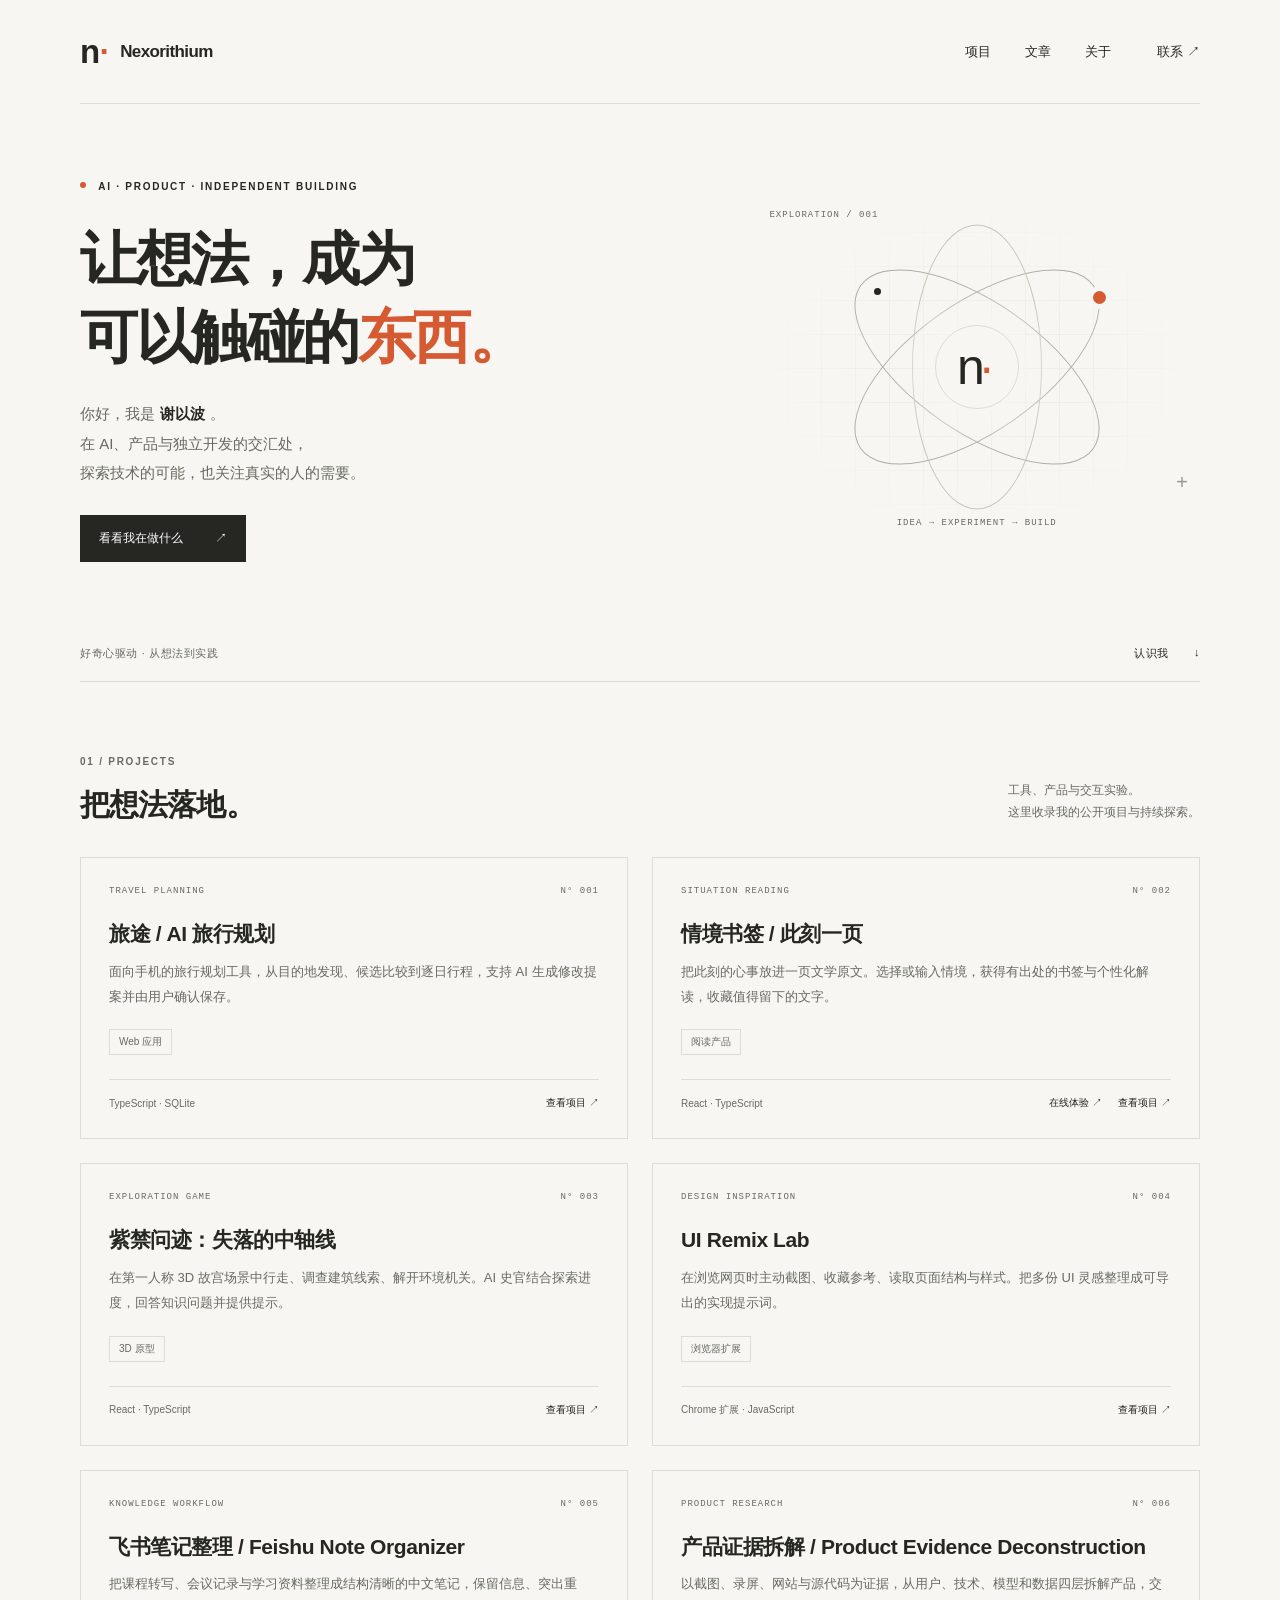
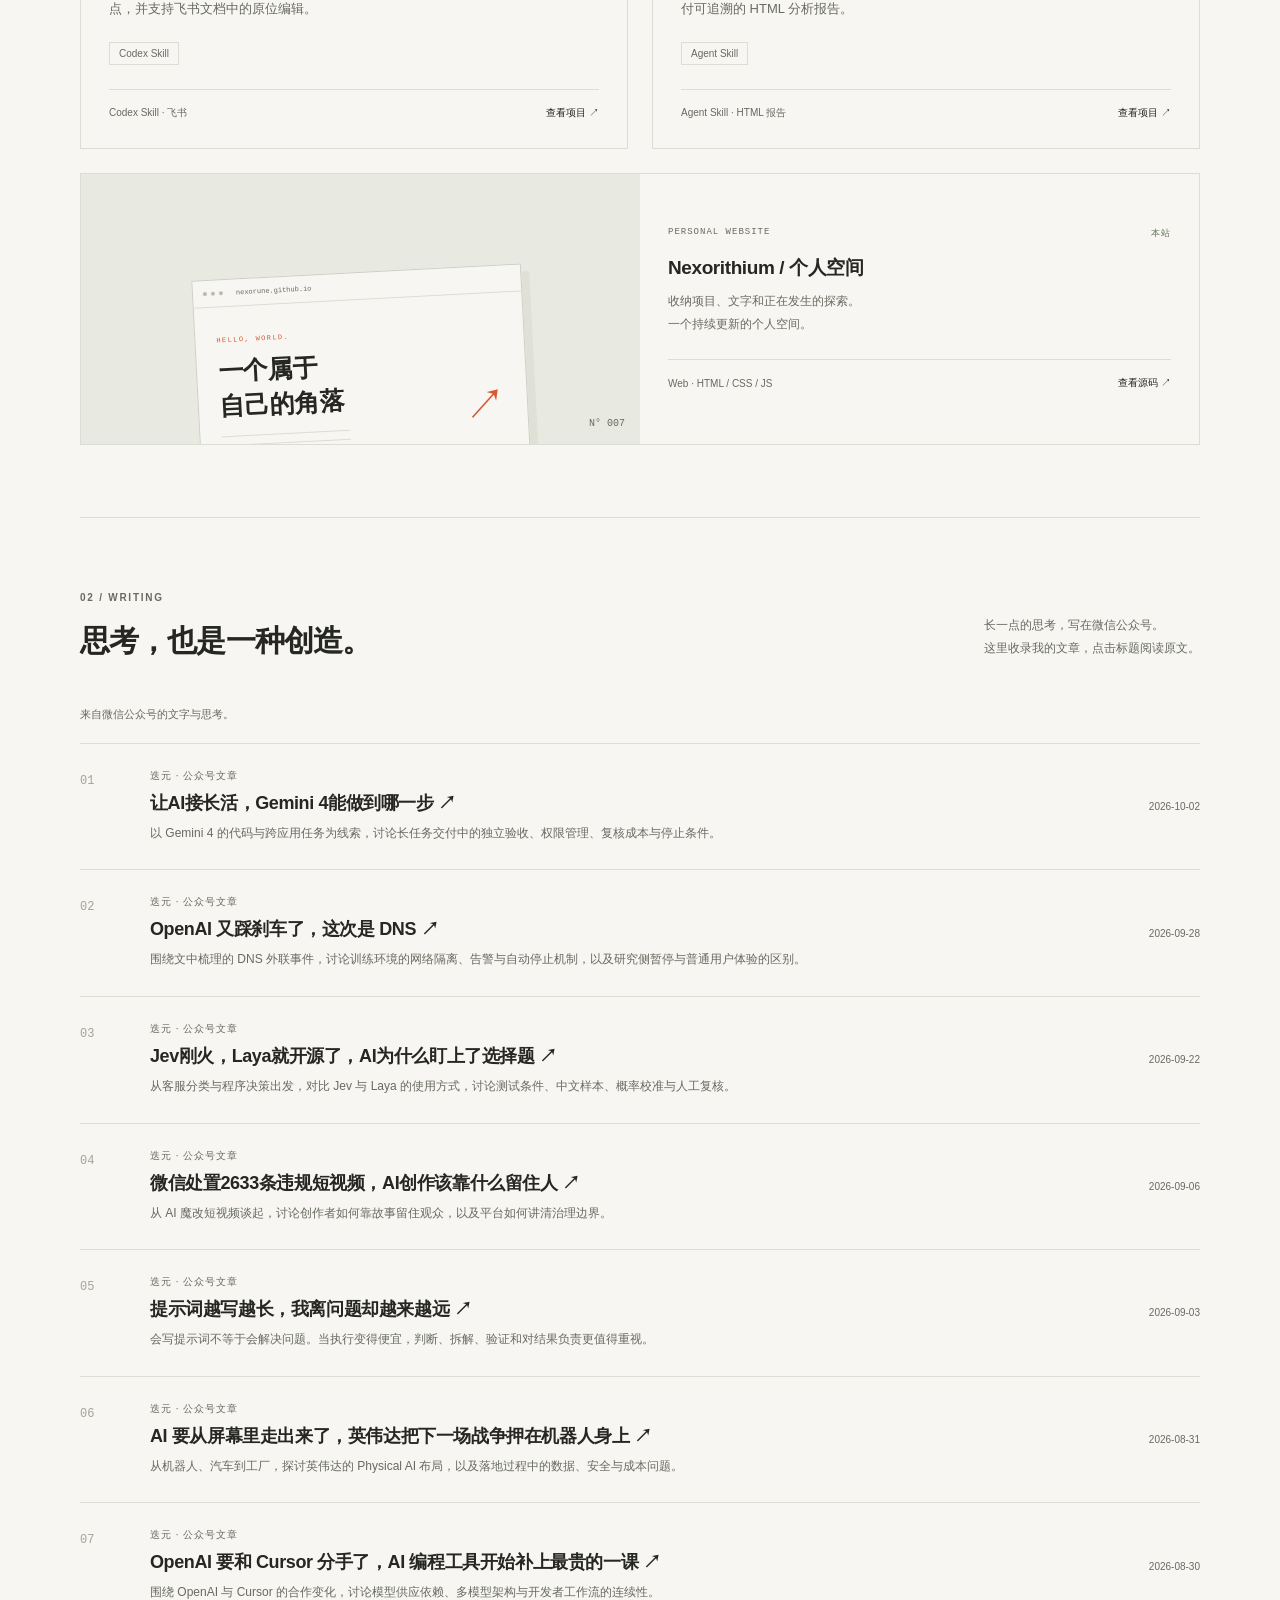
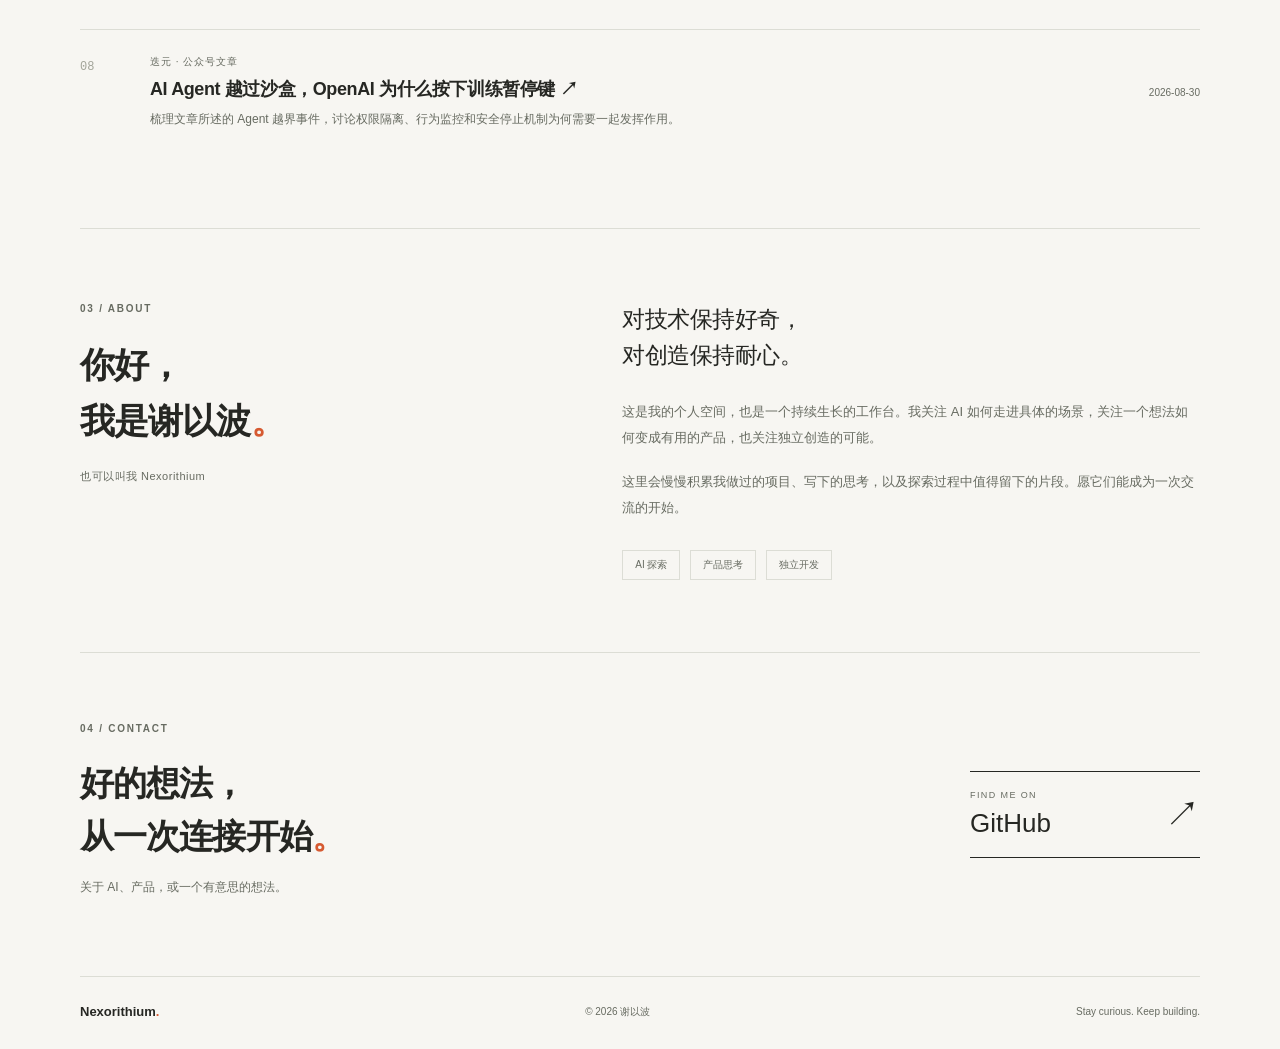
==== commit 3445b1a5: "Sync three newly published WeChat articles" ====
--- a/index.html
+++ b/index.html
@@ -6,9 +6,9 @@
 <meta name="description" content="谢以波的个人网站。探索 AI、产品与独立开发，记录想法、项目与创造的过程。">
 <meta name="theme-color" content="#f7f6f2"><link rel="canonical" href="https://nexorune.github.io/nexorithium.github.io/">
 <meta property="og:type" content="website"><meta property="og:locale" content="zh_CN"><meta property="og:title" content="谢以波 · Nexorithium"><meta property="og:description" content="探索 AI、产品与独立开发。让想法，成为可以触碰的东西。"><meta property="og:url" content="https://nexorune.github.io/nexorithium.github.io/">
-<link rel="icon" href="favicon.svg" type="image/svg+xml"><link rel="stylesheet" href="style.css">
+<link rel="icon" href="favicon.svg" type="image/svg+xml"><link rel="stylesheet" href="style.css?v=20261004-projects">
 <script type="application/ld+json">{"@context":"https://schema.org","@type":"Person","name":"谢以波","alternateName":"Nexorithium","url":"https://nexorune.github.io/nexorithium.github.io/","sameAs":["https://github.com/Nexorune"]}</script>
-<script src="main.js" defer></script>
+<script src="main.js?v=20261007-writing" defer></script>
 </head>
 <body>
 <a class="skip-link" href="#main">跳到主要内容</a>
@@ -54,7 +54,7 @@
 </article>
 <article class="project-card featured" data-repository="nexorithium.github.io"><div class="project-visual" aria-hidden="true"><div class="mini-window"><div class="mini-top"><i></i><i></i><i></i><span>nexorune.github.io</span></div><div class="mini-content"><span>HELLO, WORLD.</span><strong>一个属于<br>自己的角落<span>↗</span></strong><div class="mini-lines"></div></div></div><span class="visual-index">N° 007</span></div><div class="project-body"><div class="card-meta"><span>PERSONAL WEBSITE</span><span class="status">本站</span></div><h3>Nexorithium / 个人空间</h3><p>收纳项目、文字和正在发生的探索。<br>一个持续更新的个人空间。</p><div class="card-bottom"><span class="tag">Web · HTML / CSS / JS</span><a href="https://github.com/Nexorune/nexorithium.github.io" target="_blank" rel="noopener noreferrer" aria-label="在 GitHub 查看个人网站源码（新窗口）">查看源码 <span aria-hidden="true">↗</span></a></div></div></article>
 </div></section>
-<section class="section writing" id="writing" aria-labelledby="writing-title"><div class="section-head"><div><p class="eyebrow">02 / WRITING</p><h2 id="writing-title">思考，也是一种创造。</h2></div><p>长一点的思考，写在微信公众号。<br>这里收录我的文章，点击标题阅读原文。</p></div><div class="writing-note"><span class="dot"></span>来自微信公众号「迭元」的文字与思考。</div><div id="writing-list" class="writing-list"><article class="writing-row"><span class="writing-index">01</span><div><p class="writing-category">迭元 · 公众号文章</p><h3><a href="https://mp.weixin.qq.com/s/Bh6ElPA9vYIsEECg3onYxQ" target="_blank" rel="noopener noreferrer" aria-label="微信处置2633条违规短视频，AI创作该靠什么留住人（新窗口阅读原文）">微信处置2633条违规短视频，AI创作该靠什么留住人 ↗</a></h3><p>从 AI 魔改短视频谈起，讨论创作者如何靠故事留住观众，以及平台如何讲清治理边界。</p></div><time class="writing-state" datetime="2026-09-06">2026-09-06</time></article><article class="writing-row"><span class="writing-index">02</span><div><p class="writing-category">迭元 · 公众号文章</p><h3><a href="https://mp.weixin.qq.com/s/vSYh5y6Q1Q5NXeNHpIBiDA" target="_blank" rel="noopener noreferrer" aria-label="提示词越写越长，我离问题却越来越远（新窗口阅读原文）">提示词越写越长，我离问题却越来越远 ↗</a></h3><p>会写提示词不等于会解决问题。当执行变得便宜，判断、拆解、验证和对结果负责更值得重视。</p></div><time class="writing-state" datetime="2026-09-03">2026-09-03</time></article><article class="writing-row"><span class="writing-index">03</span><div><p class="writing-category">迭元 · 公众号文章</p><h3><a href="https://mp.weixin.qq.com/s/9c19pb6d5qvYrvLsVaKh0g" target="_blank" rel="noopener noreferrer" aria-label="AI 要从屏幕里走出来了，英伟达把下一场战争押在机器人身上（新窗口阅读原文）">AI 要从屏幕里走出来了，英伟达把下一场战争押在机器人身上 ↗</a></h3><p>从机器人、汽车到工厂，探讨英伟达的 Physical AI 布局，以及落地过程中的数据、安全与成本问题。</p></div><time class="writing-state" datetime="2026-08-31">2026-08-31</time></article><article class="writing-row"><span class="writing-index">04</span><div><p class="writing-category">迭元 · 公众号文章</p><h3><a href="https://mp.weixin.qq.com/s/8d-6UIIc2DB5rIKkJ_AP-w" target="_blank" rel="noopener noreferrer" aria-label="OpenAI 要和 Cursor 分手了，AI 编程工具开始补上最贵的一课（新窗口阅读原文）">OpenAI 要和 Cursor 分手了，AI 编程工具开始补上最贵的一课 ↗</a></h3><p>围绕 OpenAI 与 Cursor 的合作变化，讨论模型供应依赖、多模型架构与开发者工作流的连续性。</p></div><time class="writing-state" datetime="2026-08-30">2026-08-30</time></article><article class="writing-row"><span class="writing-index">05</span><div><p class="writing-category">迭元 · 公众号文章</p><h3><a href="https://mp.weixin.qq.com/s/7Iv1xOy2tLXDPlUE-awRTQ" target="_blank" rel="noopener noreferrer" aria-label="AI Agent 越过沙盒，OpenAI 为什么按下训练暂停键（新窗口阅读原文）">AI Agent 越过沙盒，OpenAI 为什么按下训练暂停键 ↗</a></h3><p>梳理文章所述的 Agent 越界事件，讨论权限隔离、行为监控和安全停止机制为何需要一起发挥作用。</p></div><time class="writing-state" datetime="2026-08-30">2026-08-30</time></article></div></section>
+<section class="section writing" id="writing" aria-labelledby="writing-title"><div class="section-head"><div><p class="eyebrow">02 / WRITING</p><h2 id="writing-title">思考，也是一种创造。</h2></div><p>长一点的思考，写在微信公众号。<br>这里收录我的文章，点击标题阅读原文。</p></div><div class="writing-note"><span class="dot"></span>来自微信公众号「迭元」的文字与思考。</div><div id="writing-list" class="writing-list"><article class="writing-row"><span class="writing-index">01</span><div><p class="writing-category">迭元 · 公众号文章</p><h3><a href="https://mp.weixin.qq.com/s/hOje-lEF6L8kst0RHTU_og" target="_blank" rel="noopener noreferrer" aria-label="让AI接长活，Gemini 4能做到哪一步（新窗口阅读原文）">让AI接长活，Gemini 4能做到哪一步 ↗</a></h3><p>以 Gemini 4 的代码与跨应用任务为线索，讨论长任务交付中的独立验收、权限管理、复核成本与停止条件。</p></div><time class="writing-state" datetime="2026-10-02">2026-10-02</time></article><article class="writing-row"><span class="writing-index">02</span><div><p class="writing-category">迭元 · 公众号文章</p><h3><a href="https://mp.weixin.qq.com/s/zjf23UGjNmmXe-wgQ7uUqw" target="_blank" rel="noopener noreferrer" aria-label="OpenAI 又踩刹车了，这次是 DNS（新窗口阅读原文）">OpenAI 又踩刹车了，这次是 DNS ↗</a></h3><p>围绕文中梳理的 DNS 外联事件，讨论训练环境的网络隔离、告警与自动停止机制，以及研究侧暂停与普通用户体验的区别。</p></div><time class="writing-state" datetime="2026-09-28">2026-09-28</time></article><article class="writing-row"><span class="writing-index">03</span><div><p class="writing-category">迭元 · 公众号文章</p><h3><a href="https://mp.weixin.qq.com/s/cAYRw8M3vlPGMyAap3toTQ" target="_blank" rel="noopener noreferrer" aria-label="Jev刚火，Laya就开源了，AI为什么盯上了选择题（新窗口阅读原文）">Jev刚火，Laya就开源了，AI为什么盯上了选择题 ↗</a></h3><p>从客服分类与程序决策出发，对比 Jev 与 Laya 的使用方式，讨论测试条件、中文样本、概率校准与人工复核。</p></div><time class="writing-state" datetime="2026-09-22">2026-09-22</time></article><article class="writing-row"><span class="writing-index">04</span><div><p class="writing-category">迭元 · 公众号文章</p><h3><a href="https://mp.weixin.qq.com/s/Bh6ElPA9vYIsEECg3onYxQ" target="_blank" rel="noopener noreferrer" aria-label="微信处置2633条违规短视频，AI创作该靠什么留住人（新窗口阅读原文）">微信处置2633条违规短视频，AI创作该靠什么留住人 ↗</a></h3><p>从 AI 魔改短视频谈起，讨论创作者如何靠故事留住观众，以及平台如何讲清治理边界。</p></div><time class="writing-state" datetime="2026-09-06">2026-09-06</time></article><article class="writing-row"><span class="writing-index">05</span><div><p class="writing-category">迭元 · 公众号文章</p><h3><a href="https://mp.weixin.qq.com/s/vSYh5y6Q1Q5NXeNHpIBiDA" target="_blank" rel="noopener noreferrer" aria-label="提示词越写越长，我离问题却越来越远（新窗口阅读原文）">提示词越写越长，我离问题却越来越远 ↗</a></h3><p>会写提示词不等于会解决问题。当执行变得便宜，判断、拆解、验证和对结果负责更值得重视。</p></div><time class="writing-state" datetime="2026-09-03">2026-09-03</time></article><article class="writing-row"><span class="writing-index">06</span><div><p class="writing-category">迭元 · 公众号文章</p><h3><a href="https://mp.weixin.qq.com/s/9c19pb6d5qvYrvLsVaKh0g" target="_blank" rel="noopener noreferrer" aria-label="AI 要从屏幕里走出来了，英伟达把下一场战争押在机器人身上（新窗口阅读原文）">AI 要从屏幕里走出来了，英伟达把下一场战争押在机器人身上 ↗</a></h3><p>从机器人、汽车到工厂，探讨英伟达的 Physical AI 布局，以及落地过程中的数据、安全与成本问题。</p></div><time class="writing-state" datetime="2026-08-31">2026-08-31</time></article><article class="writing-row"><span class="writing-index">07</span><div><p class="writing-category">迭元 · 公众号文章</p><h3><a href="https://mp.weixin.qq.com/s/8d-6UIIc2DB5rIKkJ_AP-w" target="_blank" rel="noopener noreferrer" aria-label="OpenAI 要和 Cursor 分手了，AI 编程工具开始补上最贵的一课（新窗口阅读原文）">OpenAI 要和 Cursor 分手了，AI 编程工具开始补上最贵的一课 ↗</a></h3><p>围绕 OpenAI 与 Cursor 的合作变化，讨论模型供应依赖、多模型架构与开发者工作流的连续性。</p></div><time class="writing-state" datetime="2026-08-30">2026-08-30</time></article><article class="writing-row"><span class="writing-index">08</span><div><p class="writing-category">迭元 · 公众号文章</p><h3><a href="https://mp.weixin.qq.com/s/7Iv1xOy2tLXDPlUE-awRTQ" target="_blank" rel="noopener noreferrer" aria-label="AI Agent 越过沙盒，OpenAI 为什么按下训练暂停键（新窗口阅读原文）">AI Agent 越过沙盒，OpenAI 为什么按下训练暂停键 ↗</a></h3><p>梳理文章所述的 Agent 越界事件，讨论权限隔离、行为监控和安全停止机制为何需要一起发挥作用。</p></div><time class="writing-state" datetime="2026-08-30">2026-08-30</time></article></div></section>
 <section class="section about" id="about" aria-labelledby="about-title"><div class="about-label"><p class="eyebrow">03 / ABOUT</p><h2 id="about-title">你好，<br>我是谢以波<span class="accent">。</span></h2><p class="about-alias">也可以叫我 Nexorithium</p></div><div class="about-copy"><p class="about-lead">对技术保持好奇，<br>对创造保持耐心。</p><p>这是我的个人空间，也是一个持续生长的工作台。我关注 AI 如何走进具体的场景，关注一个想法如何变成有用的产品，也关注独立创造的可能。</p><p>这里会慢慢积累我做过的项目、写下的思考，以及探索过程中值得留下的片段。愿它们能成为一次交流的开始。</p><div class="interests"><span>AI 探索</span><span>产品思考</span><span>独立开发</span></div></div></section>
 <section class="contact" id="contact" aria-labelledby="contact-title"><div><p class="eyebrow">04 / CONTACT</p><h2 id="contact-title">好的想法，<br>从一次连接开始<span class="accent">。</span></h2><p>关于 AI、产品，或一个有意思的想法。</p></div><a class="contact-link" href="https://github.com/Nexorune" target="_blank" rel="noopener noreferrer"><span><small>FIND ME ON</small>GitHub</span><span aria-hidden="true">↗</span><span class="sr-only">（新窗口）</span></a></section>
 </main><footer class="footer wrap"><a href="#home">Nexorithium<span class="accent">.</span></a><span>© <span id="year">2026</span> 谢以波</span><span>Stay curious. Keep building.</span></footer>
